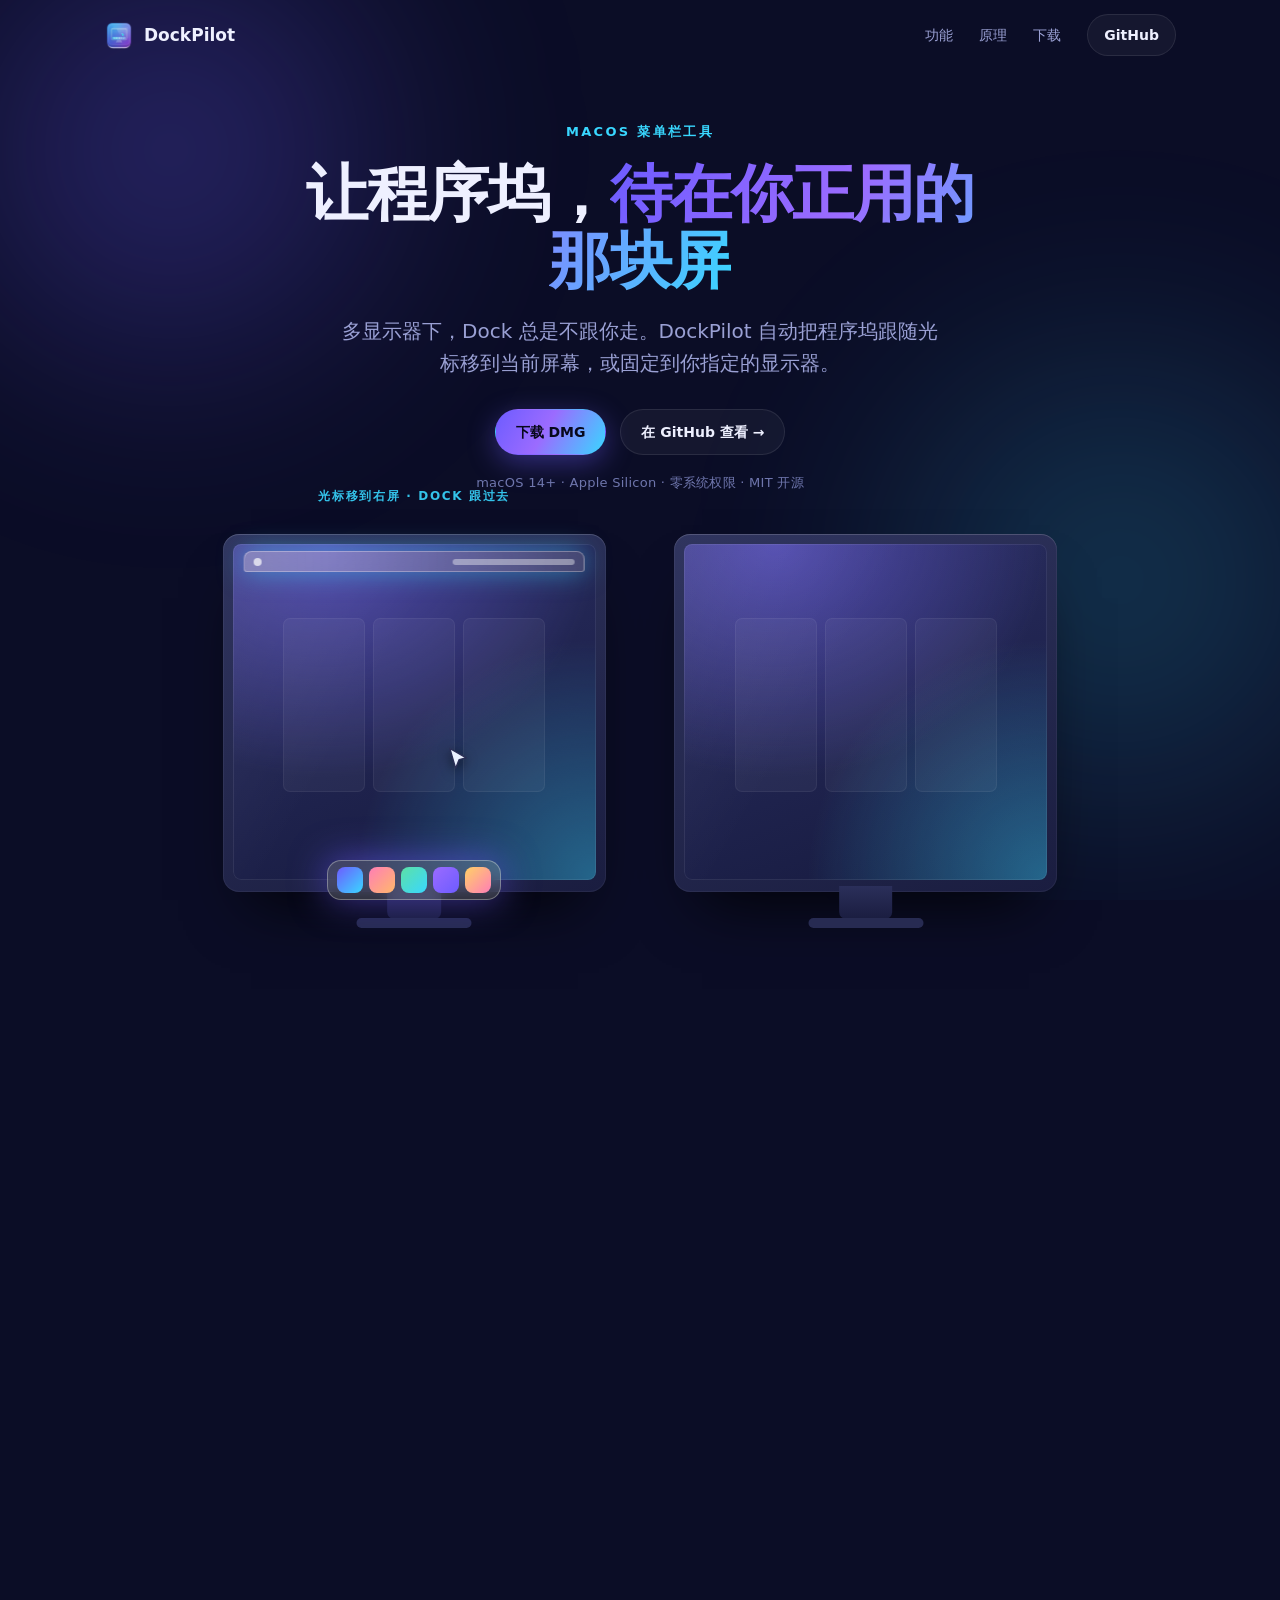
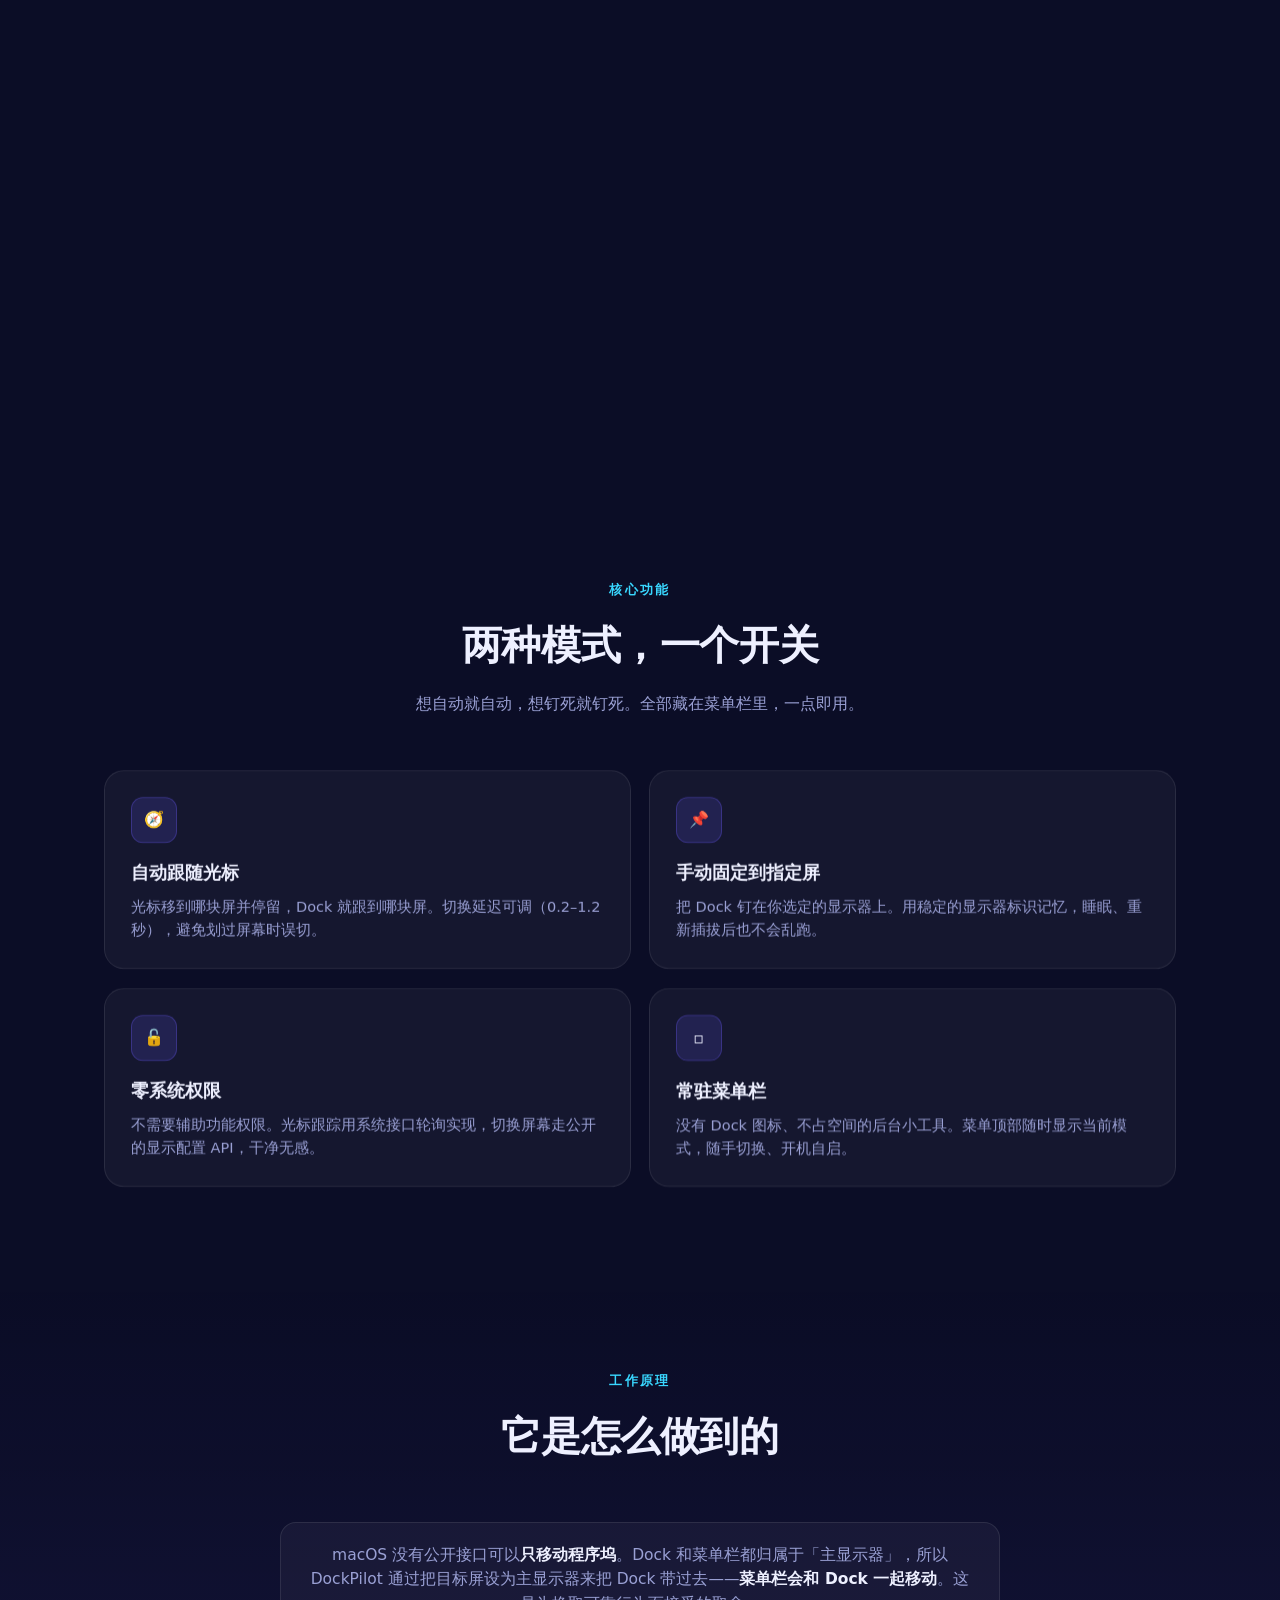
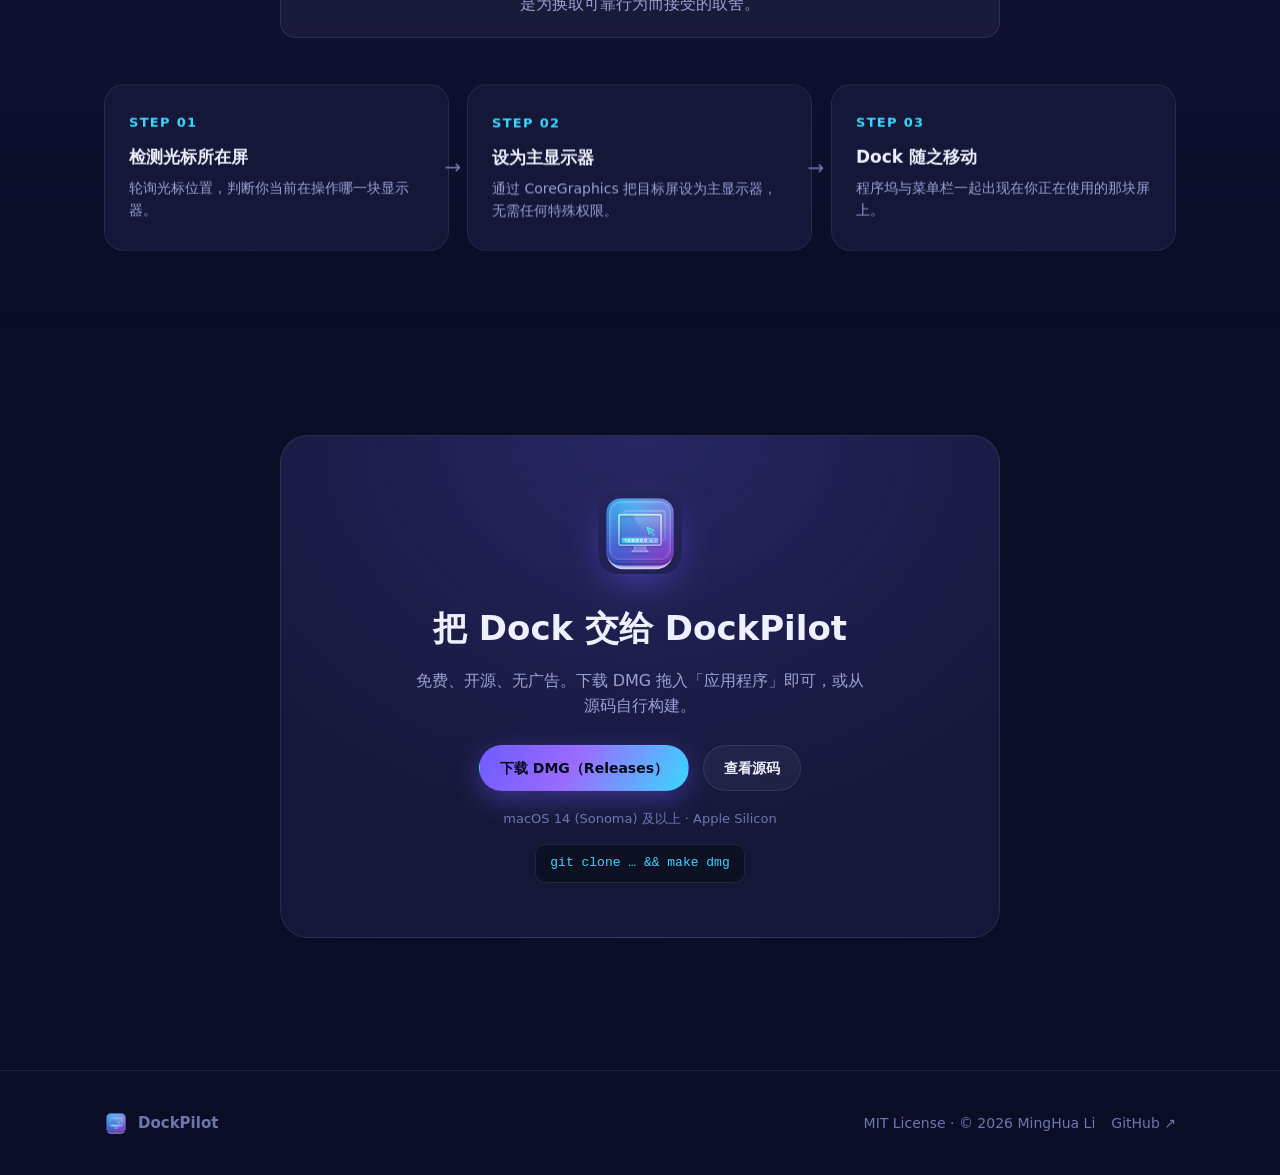
==== docs/index.html @ f9748846 "Add product landing page (docs/) with SEO - docs/index.html: single-file landing page, blue-purple t" ====
<!doctype html>
<html lang="zh-CN">
<head>
<meta charset="utf-8" />
<meta name="viewport" content="width=device-width, initial-scale=1" />
<title>DockPilot — 让程序坞待在你正用的那块屏 | macOS 多显示器 Dock 工具</title>
<meta name="description" content="DockPilot 是一个极简的 macOS 菜单栏工具：自动把程序坞（Dock）跟随光标移到当前屏幕，或固定到你指定的显示器。解决多显示器下 Dock 不跟随的问题。零系统权限，常驻菜单栏，Apple Silicon 可用，MIT 开源免费。" />
<meta name="keywords" content="DockPilot,macOS Dock,程序坞,多显示器,Dock 跟随,move dock to display,menu bar app,macOS 工具,multi monitor dock,Apple Silicon,开源" />
<meta name="author" content="MingHua Li" />
<meta name="robots" content="index,follow" />
<meta name="theme-color" content="#0b0d26" />
<meta name="color-scheme" content="dark" />
<link rel="canonical" href="https://liminghuagit.github.io/DockPilot/" />
<link rel="icon" type="image/png" href="assets/icon.png" />
<link rel="apple-touch-icon" href="assets/icon.png" />

<!-- Open Graph -->
<meta property="og:type" content="website" />
<meta property="og:site_name" content="DockPilot" />
<meta property="og:locale" content="zh_CN" />
<meta property="og:url" content="https://liminghuagit.github.io/DockPilot/" />
<meta property="og:title" content="DockPilot — 让程序坞待在你正用的那块屏" />
<meta property="og:description" content="自动跟随光标 / 手动固定到指定屏。解决多显示器下 Dock 不跟随的痛点。零权限、常驻菜单栏、MIT 开源的 macOS 小工具。" />
<meta property="og:image" content="https://liminghuagit.github.io/DockPilot/assets/og.png" />
<meta property="og:image:width" content="1200" />
<meta property="og:image:height" content="630" />
<meta property="og:image:alt" content="DockPilot — macOS 菜单栏工具" />

<!-- Twitter -->
<meta name="twitter:card" content="summary_large_image" />
<meta name="twitter:title" content="DockPilot — 让程序坞待在你正用的那块屏" />
<meta name="twitter:description" content="自动跟随光标 / 手动固定到指定屏。零权限、常驻菜单栏、MIT 开源的 macOS 多显示器 Dock 工具。" />
<meta name="twitter:image" content="https://liminghuagit.github.io/DockPilot/assets/og.png" />

<!-- Structured data -->
<script type="application/ld+json">
{
  "@context": "https://schema.org",
  "@type": "SoftwareApplication",
  "name": "DockPilot",
  "description": "一个极简的 macOS 菜单栏工具：自动把程序坞跟随光标移到当前屏幕，或固定到指定显示器。解决多显示器下 Dock 不跟随的问题。",
  "applicationCategory": "UtilitiesApplication",
  "operatingSystem": "macOS 14.0+",
  "processorRequirements": "Apple Silicon",
  "url": "https://liminghuagit.github.io/DockPilot/",
  "downloadUrl": "https://github.com/LiMingHuaGit/DockPilot/releases",
  "softwareVersion": "1.0.1",
  "license": "https://opensource.org/licenses/MIT",
  "image": "https://liminghuagit.github.io/DockPilot/assets/og.png",
  "author": { "@type": "Person", "name": "MingHua Li" },
  "offers": { "@type": "Offer", "price": "0", "priceCurrency": "USD" }
}
</script>
<style>
  :root{
    --bg:#0b0d26; --bg2:#0e1136; --panel:#141737;
    --ink:#eef0ff; --muted:#9aa0d4; --muted2:#6f76ad;
    --indigo:#6d5cff; --violet:#9b6bff; --cyan:#39d7ff;
    --line:rgba(255,255,255,.09);
    --glass:rgba(255,255,255,.045);
    --radius:20px;
    --maxw:1120px;
    --grad:linear-gradient(120deg,var(--indigo),var(--violet) 45%,var(--cyan));
  }
  *{box-sizing:border-box}
  html{-webkit-text-size-adjust:100%}
  body{
    margin:0; background:var(--bg); color:var(--ink);
    font-family:-apple-system,"SF Pro Display","SF Pro Text","Segoe UI",system-ui,"PingFang SC","Microsoft YaHei",sans-serif;
    line-height:1.6; -webkit-font-smoothing:antialiased; overflow-x:hidden;
  }
  a{color:inherit;text-decoration:none}
  .wrap{max-width:var(--maxw);margin:0 auto;padding:0 24px}
  .eyebrow{font-size:13px;letter-spacing:.18em;text-transform:uppercase;color:var(--cyan);font-weight:600}
  .grad-text{background:var(--grad);-webkit-background-clip:text;background-clip:text;color:transparent}

  /* ambient background glow */
  .aura{position:fixed;inset:0;z-index:0;pointer-events:none;overflow:hidden}
  .aura::before,.aura::after{content:"";position:absolute;border-radius:50%;filter:blur(90px);opacity:.5}
  .aura::before{width:620px;height:620px;left:-140px;top:-160px;background:radial-gradient(circle,rgba(109,92,255,.7),transparent 70%)}
  .aura::after{width:680px;height:680px;right:-180px;top:240px;background:radial-gradient(circle,rgba(57,215,255,.45),transparent 70%)}

  /* nav */
  nav{position:fixed;top:0;left:0;right:0;z-index:50;transition:background .3s,border-color .3s,backdrop-filter .3s;border-bottom:1px solid transparent}
  nav.scrolled{background:rgba(11,13,38,.72);backdrop-filter:blur(14px) saturate(140%);border-bottom:1px solid var(--line)}
  .nav-in{max-width:var(--maxw);margin:0 auto;padding:14px 24px;display:flex;align-items:center;gap:20px}
  .brand{display:flex;align-items:center;gap:10px;font-weight:700;font-size:17px}
  .brand img{width:30px;height:30px;border-radius:8px}
  .nav-links{margin-left:auto;display:flex;align-items:center;gap:26px;font-size:14px;color:var(--muted)}
  .nav-links a:hover{color:var(--ink)}
  .btn{display:inline-flex;align-items:center;gap:8px;border-radius:999px;padding:11px 20px;font-weight:600;font-size:14px;border:1px solid transparent;cursor:pointer;transition:transform .15s,box-shadow .2s,background .2s,border-color .2s;white-space:nowrap}
  .btn:active{transform:translateY(1px)}
  .btn-primary{background:var(--grad);color:#07081c;box-shadow:0 8px 28px rgba(109,92,255,.4)}
  .btn-primary:hover{box-shadow:0 12px 40px rgba(57,215,255,.5)}
  .btn-ghost{border-color:var(--line);color:var(--ink);background:var(--glass)}
  .btn-ghost:hover{border-color:rgba(255,255,255,.28)}
  .nav-links .btn{padding:9px 16px}

  /* hero */
  header{position:relative;z-index:1}
  .hero-pin{min-height:100vh;display:flex;flex-direction:column;justify-content:center;padding:122px 0 48px}
  .hero-copy{text-align:center;max-width:760px;margin:0 auto;padding:0 24px;position:relative;z-index:3}
  h1{font-size:clamp(34px,6vw,62px);line-height:1.08;letter-spacing:-.02em;margin:18px 0 0;font-weight:800}
  .hero-sub{font-size:clamp(16px,2.1vw,20px);color:var(--muted);margin:20px auto 0;max-width:600px}
  .hero-cta{display:flex;gap:14px;justify-content:center;flex-wrap:wrap;margin-top:30px}
  .hero-meta{margin-top:18px;font-size:13px;color:var(--muted2);letter-spacing:.02em}

  /* stage with two monitors */
  .stage-wrap{position:relative;z-index:2;margin:40px auto 0;max-width:900px;width:100%;padding:0 24px;flex:none}
  .stage{position:relative;width:100%;aspect-ratio:16/8}
  /* a monitor = bezel + screen + stand */
  .mon{position:absolute;top:0;width:45%;height:84%;border-radius:16px;padding:10px 10px 12px;
    background:linear-gradient(160deg,#30355f,#1a1d40);
    box-shadow:0 36px 60px -28px rgba(0,0,0,.85),inset 0 1px 0 rgba(255,255,255,.12),inset 0 0 0 1px rgba(255,255,255,.05)}
  .mon.left{left:1%}
  .mon.right{left:54%}
  .mon .screen{position:relative;width:100%;height:100%;border-radius:8px;overflow:hidden;
    background:
      radial-gradient(130% 120% at 25% 0%,rgba(123,108,255,.5),transparent 58%),
      radial-gradient(120% 130% at 100% 100%,rgba(57,215,255,.4),transparent 55%),
      linear-gradient(160deg,#2b2f63,#161a3e);
    box-shadow:inset 0 0 0 1px rgba(255,255,255,.08)}
  .mon .screen::after{content:"";position:absolute;inset:0;background:linear-gradient(120deg,rgba(255,255,255,.1),transparent 40%);opacity:.6}
  .mon .wins{position:absolute;inset:22% 14% 26% 14%;display:flex;gap:8px;opacity:.55;z-index:1}
  .mon .wins i{flex:1;border-radius:7px;background:rgba(255,255,255,.08);border:1px solid rgba(255,255,255,.1)}
  .mon .neck{position:absolute;left:50%;transform:translateX(-50%);bottom:-7.5%;width:14%;height:9%;
    background:linear-gradient(#2b2f5a,#1a1d40);border-radius:0 0 7px 7px}
  .mon .foot{position:absolute;left:50%;transform:translateX(-50%);bottom:-10%;width:30%;height:2.6%;border-radius:6px;
    background:#272b52;box-shadow:0 10px 20px -8px rgba(0,0,0,.7)}

  /* moving overlays (belong to the ACTIVE monitor) */
  .menubar,.dock,.cursor{position:absolute;z-index:7;will-change:left,transform;pointer-events:none}
  .menubar{top:4%;left:23.5%;transform:translateX(-50%);width:40%;height:5%;border-radius:8px 8px 3px 3px;
    background:linear-gradient(90deg,rgba(255,255,255,.3),rgba(255,255,255,.14));backdrop-filter:blur(3px);
    border:1px solid rgba(255,255,255,.3);display:flex;align-items:center;gap:6px;padding:0 9px;
    box-shadow:0 0 26px rgba(57,215,255,.5)}
  .menubar b{width:8px;height:8px;border-radius:50%;background:rgba(255,255,255,.7);flex:none}
  .menubar span{margin-left:auto;height:6px;width:38%;border-radius:3px;background:rgba(255,255,255,.4)}
  .dock{bottom:14%;left:23.5%;transform:translateX(-50%);display:flex;gap:6px;padding:6px 9px;border-radius:14px;
    background:rgba(255,255,255,.17);border:1px solid rgba(255,255,255,.32);backdrop-filter:blur(7px);
    box-shadow:0 0 36px rgba(109,92,255,.6),0 12px 26px -8px rgba(0,0,0,.65)}
  .dock i{width:clamp(16px,2.8vw,26px);aspect-ratio:1;border-radius:8px;flex:none}
  .dock i:nth-child(1){background:linear-gradient(135deg,#6d5cff,#39d7ff)}
  .dock i:nth-child(2){background:linear-gradient(135deg,#ff7eb6,#ffb86b)}
  .dock i:nth-child(3){background:linear-gradient(135deg,#5ce1a6,#39d7ff)}
  .dock i:nth-child(4){background:linear-gradient(135deg,#9b6bff,#6d5cff)}
  .dock i:nth-child(5){background:linear-gradient(135deg,#ffd166,#ff7eb6)}
  .cursor{bottom:44%;left:27%;width:28px;height:28px;filter:drop-shadow(0 3px 6px rgba(0,0,0,.55))}
  .hint{position:absolute;z-index:7;left:23.5%;top:-11%;transform:translateX(-50%);font-size:12px;color:var(--cyan);
    letter-spacing:.14em;text-transform:uppercase;font-weight:600;white-space:nowrap;opacity:.9}

  /* sections */
  section{position:relative;z-index:1}
  .sec{padding:92px 0}
  .sec-head{text-align:center;max-width:680px;margin:0 auto 54px}
  .sec-head h2{font-size:clamp(26px,3.6vw,40px);margin:12px 0 0;letter-spacing:-.01em;font-weight:800}
  .sec-head p{color:var(--muted);margin:14px 0 0;font-size:16px}

  .features{display:grid;grid-template-columns:repeat(2,1fr);gap:18px}
  .card{background:var(--glass);border:1px solid var(--line);border-radius:var(--radius);padding:26px;
    transition:border-color .25s,transform .25s,background .25s;will-change:transform,opacity}
  .card:hover{border-color:rgba(255,255,255,.22);transform:translateY(-3px);background:rgba(255,255,255,.06)}
  .card .ic{width:46px;height:46px;border-radius:12px;display:grid;place-items:center;margin-bottom:16px;
    background:rgba(109,92,255,.16);border:1px solid rgba(109,92,255,.3)}
  .card h3{margin:0 0 8px;font-size:18px}
  .card p{margin:0;color:var(--muted);font-size:14.5px}

  /* how it works */
  .how{background:linear-gradient(180deg,transparent,rgba(109,92,255,.05),transparent)}
  .note{max-width:720px;margin:0 auto 46px;text-align:center;color:var(--muted);font-size:15.5px;
    background:var(--glass);border:1px solid var(--line);border-radius:16px;padding:20px 24px}
  .note b{color:var(--ink)}
  .steps{display:grid;grid-template-columns:repeat(3,1fr);gap:18px;counter-reset:s}
  .step{position:relative;background:var(--panel);border:1px solid var(--line);border-radius:var(--radius);padding:28px 24px;will-change:transform,opacity}
  .step .n{font-size:13px;font-weight:700;color:var(--cyan);letter-spacing:.1em}
  .step h3{margin:10px 0 6px;font-size:17px}
  .step p{margin:0;color:var(--muted);font-size:14px}
  .step .arrow{position:absolute;right:-13px;top:50%;transform:translateY(-50%);color:var(--muted2);font-size:20px;z-index:2}
  .step:last-child .arrow{display:none}

  /* download */
  .dl{text-align:center}
  .dl-card{max-width:720px;margin:0 auto;background:
      radial-gradient(120% 140% at 50% 0%,rgba(109,92,255,.22),transparent 60%),var(--panel);
    border:1px solid var(--line);border-radius:28px;padding:54px 32px;position:relative;overflow:hidden}
  .dl-card img{width:84px;height:84px;border-radius:20px;box-shadow:0 14px 40px -10px rgba(109,92,255,.6)}
  .dl-card h2{font-size:clamp(24px,3.4vw,34px);margin:20px 0 0;font-weight:800}
  .dl-card p{color:var(--muted);margin:12px auto 0;max-width:460px}
  .dl-cta{display:flex;gap:14px;justify-content:center;flex-wrap:wrap;margin-top:26px}
  .dl-sub{margin-top:18px;font-size:13px;color:var(--muted2)}
  .code{display:inline-block;margin-top:14px;font-family:ui-monospace,"SF Mono",Menlo,monospace;font-size:13px;
    background:rgba(0,0,0,.35);border:1px solid var(--line);border-radius:10px;padding:8px 14px;color:var(--cyan)}

  footer{border-top:1px solid var(--line);padding:40px 0;position:relative;z-index:1;margin-top:40px}
  .foot-in{display:flex;align-items:center;gap:16px;flex-wrap:wrap;color:var(--muted2);font-size:14px}
  .foot-in .brand{font-size:15px}
  .foot-in .sp{margin-left:auto}
  .foot-in a:hover{color:var(--ink)}

  @media(max-width:760px){
    .features,.steps{grid-template-columns:1fr}
    .step .arrow{display:none}
    .nav-links a:not(.btn){display:none}
    .stage{padding-top:64%}
    .sec{padding:68px 0}
  }
  @media(prefers-reduced-motion:reduce){*{scroll-behavior:auto}}
</style>
</head>
<body>
<div class="aura"></div>

<nav id="nav">
  <div class="nav-in">
    <a class="brand" href="#top"><img src="assets/icon.png" alt="DockPilot" />DockPilot</a>
    <div class="nav-links">
      <a href="#features">功能</a>
      <a href="#how">原理</a>
      <a href="#download">下载</a>
      <a class="btn btn-ghost" href="https://github.com/LiMingHuaGit/DockPilot" target="_blank" rel="noopener">GitHub</a>
    </div>
  </div>
</nav>

<header id="top">
  <div class="hero-pin" id="heroPin">
    <div class="hero-copy">
      <div class="eyebrow">macOS 菜单栏工具</div>
      <h1>让程序坞，<span class="grad-text">待在你正用的那块屏</span></h1>
      <p class="hero-sub">多显示器下，Dock 总是不跟你走。DockPilot 自动把程序坞跟随光标移到当前屏幕，或固定到你指定的显示器。</p>
      <div class="hero-cta">
        <a class="btn btn-primary" href="#download">下载 DMG</a>
        <a class="btn btn-ghost" href="https://github.com/LiMingHuaGit/DockPilot" target="_blank" rel="noopener">在 GitHub 查看 →</a>
      </div>
      <div class="hero-meta">macOS 14+ · Apple Silicon · 零系统权限 · MIT 开源</div>
    </div>

    <div class="stage-wrap">
      <div class="stage" id="stage">
        <div class="mon left"><div class="screen"><div class="wins"><i></i><i></i><i></i></div></div><div class="neck"></div><div class="foot"></div></div>
        <div class="mon right"><div class="screen"><div class="wins"><i></i><i></i><i></i></div></div><div class="neck"></div><div class="foot"></div></div>

        <div class="hint" id="hint">光标在左屏</div>
        <div class="menubar" id="menubar"><b></b><span></span></div>
        <div class="dock" id="dock"><i></i><i></i><i></i><i></i><i></i></div>
        <svg class="cursor" id="cursor" viewBox="0 0 24 24" fill="none">
          <path d="M5 3l14 8-6 1.5L10 20 5 3z" fill="#eaf1ff" stroke="#2a2e55" stroke-width="1.2" stroke-linejoin="round"/>
        </svg>
      </div>
    </div>
  </div>
</header>

<section id="features" class="sec">
  <div class="wrap">
    <div class="sec-head">
      <div class="eyebrow">核心功能</div>
      <h2>两种模式，一个开关</h2>
      <p>想自动就自动，想钉死就钉死。全部藏在菜单栏里，一点即用。</p>
    </div>
    <div class="features">
      <div class="card" data-rise>
        <div class="ic">🧭</div>
        <h3>自动跟随光标</h3>
        <p>光标移到哪块屏并停留，Dock 就跟到哪块屏。切换延迟可调（0.2–1.2 秒），避免划过屏幕时误切。</p>
      </div>
      <div class="card" data-rise>
        <div class="ic">📌</div>
        <h3>手动固定到指定屏</h3>
        <p>把 Dock 钉在你选定的显示器上。用稳定的显示器标识记忆，睡眠、重新插拔后也不会乱跑。</p>
      </div>
      <div class="card" data-rise>
        <div class="ic">🔓</div>
        <h3>零系统权限</h3>
        <p>不需要辅助功能权限。光标跟踪用系统接口轮询实现，切换屏幕走公开的显示配置 API，干净无感。</p>
      </div>
      <div class="card" data-rise>
        <div class="ic">▫️</div>
        <h3>常驻菜单栏</h3>
        <p>没有 Dock 图标、不占空间的后台小工具。菜单顶部随时显示当前模式，随手切换、开机自启。</p>
      </div>
    </div>
  </div>
</section>

<section id="how" class="sec how">
  <div class="wrap">
    <div class="sec-head">
      <div class="eyebrow">工作原理</div>
      <h2>它是怎么做到的</h2>
    </div>
    <div class="note">
      macOS 没有公开接口可以<b>只移动程序坞</b>。Dock 和菜单栏都归属于「主显示器」，所以 DockPilot 通过把目标屏设为主显示器来把 Dock 带过去——<b>菜单栏会和 Dock 一起移动</b>。这是为换取可靠行为而接受的取舍。
    </div>
    <div class="steps">
      <div class="step" data-rise><div class="n">STEP 01</div><h3>检测光标所在屏</h3><p>轮询光标位置，判断你当前在操作哪一块显示器。</p><div class="arrow">→</div></div>
      <div class="step" data-rise><div class="n">STEP 02</div><h3>设为主显示器</h3><p>通过 CoreGraphics 把目标屏设为主显示器，无需任何特殊权限。</p><div class="arrow">→</div></div>
      <div class="step" data-rise><div class="n">STEP 03</div><h3>Dock 随之移动</h3><p>程序坞与菜单栏一起出现在你正在使用的那块屏上。</p></div>
    </div>
  </div>
</section>

<section id="download" class="sec dl">
  <div class="wrap">
    <div class="dl-card" data-rise>
      <img src="assets/icon.png" alt="DockPilot" />
      <h2>把 Dock 交给 DockPilot</h2>
      <p>免费、开源、无广告。下载 DMG 拖入「应用程序」即可，或从源码自行构建。</p>
      <div class="dl-cta">
        <a class="btn btn-primary" href="https://github.com/LiMingHuaGit/DockPilot/releases" target="_blank" rel="noopener">下载 DMG（Releases）</a>
        <a class="btn btn-ghost" href="https://github.com/LiMingHuaGit/DockPilot" target="_blank" rel="noopener">查看源码</a>
      </div>
      <div class="dl-sub">macOS 14 (Sonoma) 及以上 · Apple Silicon</div>
      <span class="code">git clone … &amp;&amp; make dmg</span>
    </div>
  </div>
</section>

<footer>
  <div class="wrap foot-in">
    <a class="brand" href="#top"><img src="assets/icon.png" alt="" style="width:24px;height:24px;border-radius:7px" />DockPilot</a>
    <span class="sp"></span>
    <span>MIT License · © 2026 MingHua Li</span>
    <a href="https://github.com/LiMingHuaGit/DockPilot" target="_blank" rel="noopener">GitHub ↗</a>
  </div>
</footer>

<script src="vendor/gsap.min.js"></script>
<script src="vendor/ScrollTrigger.min.js"></script>
<script src="vendor/lenis.min.js"></script>
<script>
(function(){
  var nav=document.getElementById('nav');
  var onScroll=function(){ nav.classList.toggle('scrolled', window.scrollY>12); };
  onScroll(); window.addEventListener('scroll',onScroll,{passive:true});

  if(!window.gsap){return;}
  gsap.registerPlugin(ScrollTrigger);

  var reduce = window.matchMedia('(prefers-reduced-motion: reduce)').matches;

  // Lenis smooth scroll wired to ScrollTrigger
  if(window.Lenis && !reduce){
    var lenis=new Lenis({duration:1.05,smoothWheel:true});
    lenis.on('scroll',ScrollTrigger.update);
    gsap.ticker.add(function(t){ lenis.raf(t*1000); });
    gsap.ticker.lagSmoothing(0);
  }

  var mm=gsap.matchMedia();

  // ---- Scroll-driven hero: the active Dock + menubar + cursor follow to the other screen ----
  mm.add("(prefers-reduced-motion: no-preference)", function(){
    var tl=gsap.timeline({
      scrollTrigger:{ trigger:"#heroPin", start:"top top", end:"+=120%", scrub:0.6, pin:true, anticipatePin:1 }
    });
    // left monitor center ~23.5%, right monitor center ~76.5%
    tl.to(["#dock","#menubar","#hint"], {left:"76.5%", ease:"power1.inOut"}, 0)
      .to("#cursor", {left:"79%", bottom:"46%", ease:"power1.inOut"}, 0)
      .to("#hint", {opacity:0, duration:.18}, 0)
      .add(function(){ var h=document.getElementById('hint'); if(h) h.textContent="光标移到右屏 · Dock 跟过去"; })
      .to("#hint", {opacity:.9, duration:.2}, 0.55);
  });

  // reduced motion: place the active cluster on the right, no pin
  mm.add("(prefers-reduced-motion: reduce)", function(){
    gsap.set(["#dock","#menubar","#hint"], {left:"76.5%"});
    gsap.set("#cursor",{left:"79%"});
    var h=document.getElementById('hint'); if(h){h.textContent="Dock 跟随当前屏";}
  });

  // ---- Block entrance animations (scroll-triggered, once) ----
  gsap.utils.toArray('[data-rise]').forEach(function(el,i){
    gsap.from(el,{
      y:34, opacity:0, duration:.7, ease:"back.out(1.5)",
      scrollTrigger:{ trigger:el, start:"top 86%", once:true },
      delay:(i% (window.innerWidth<760?1:2))*0.06
    });
  });
  gsap.utils.toArray('.sec-head').forEach(function(el){
    gsap.from(el.children,{ y:22, opacity:0, duration:.6, stagger:.08, ease:"power2.out",
      scrollTrigger:{ trigger:el, start:"top 88%", once:true } });
  });
})();
</script>
</body>
</html>
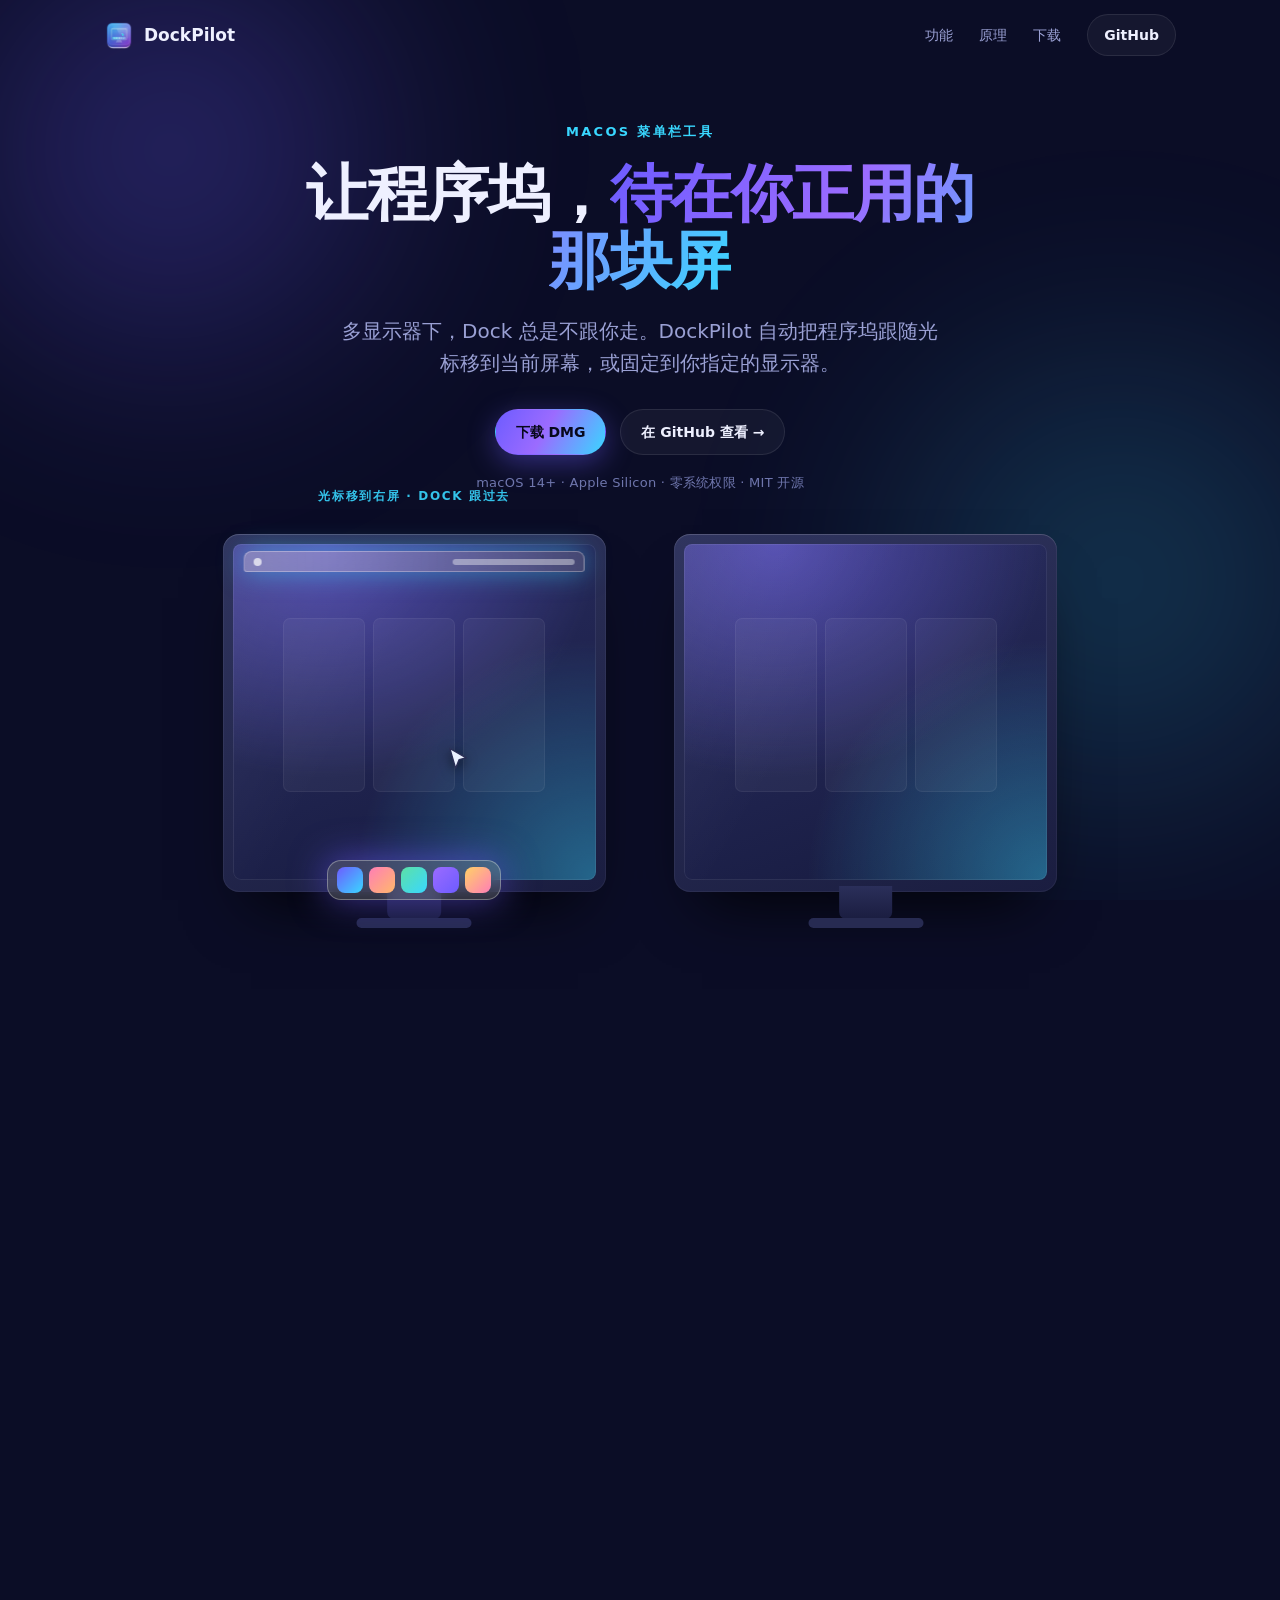
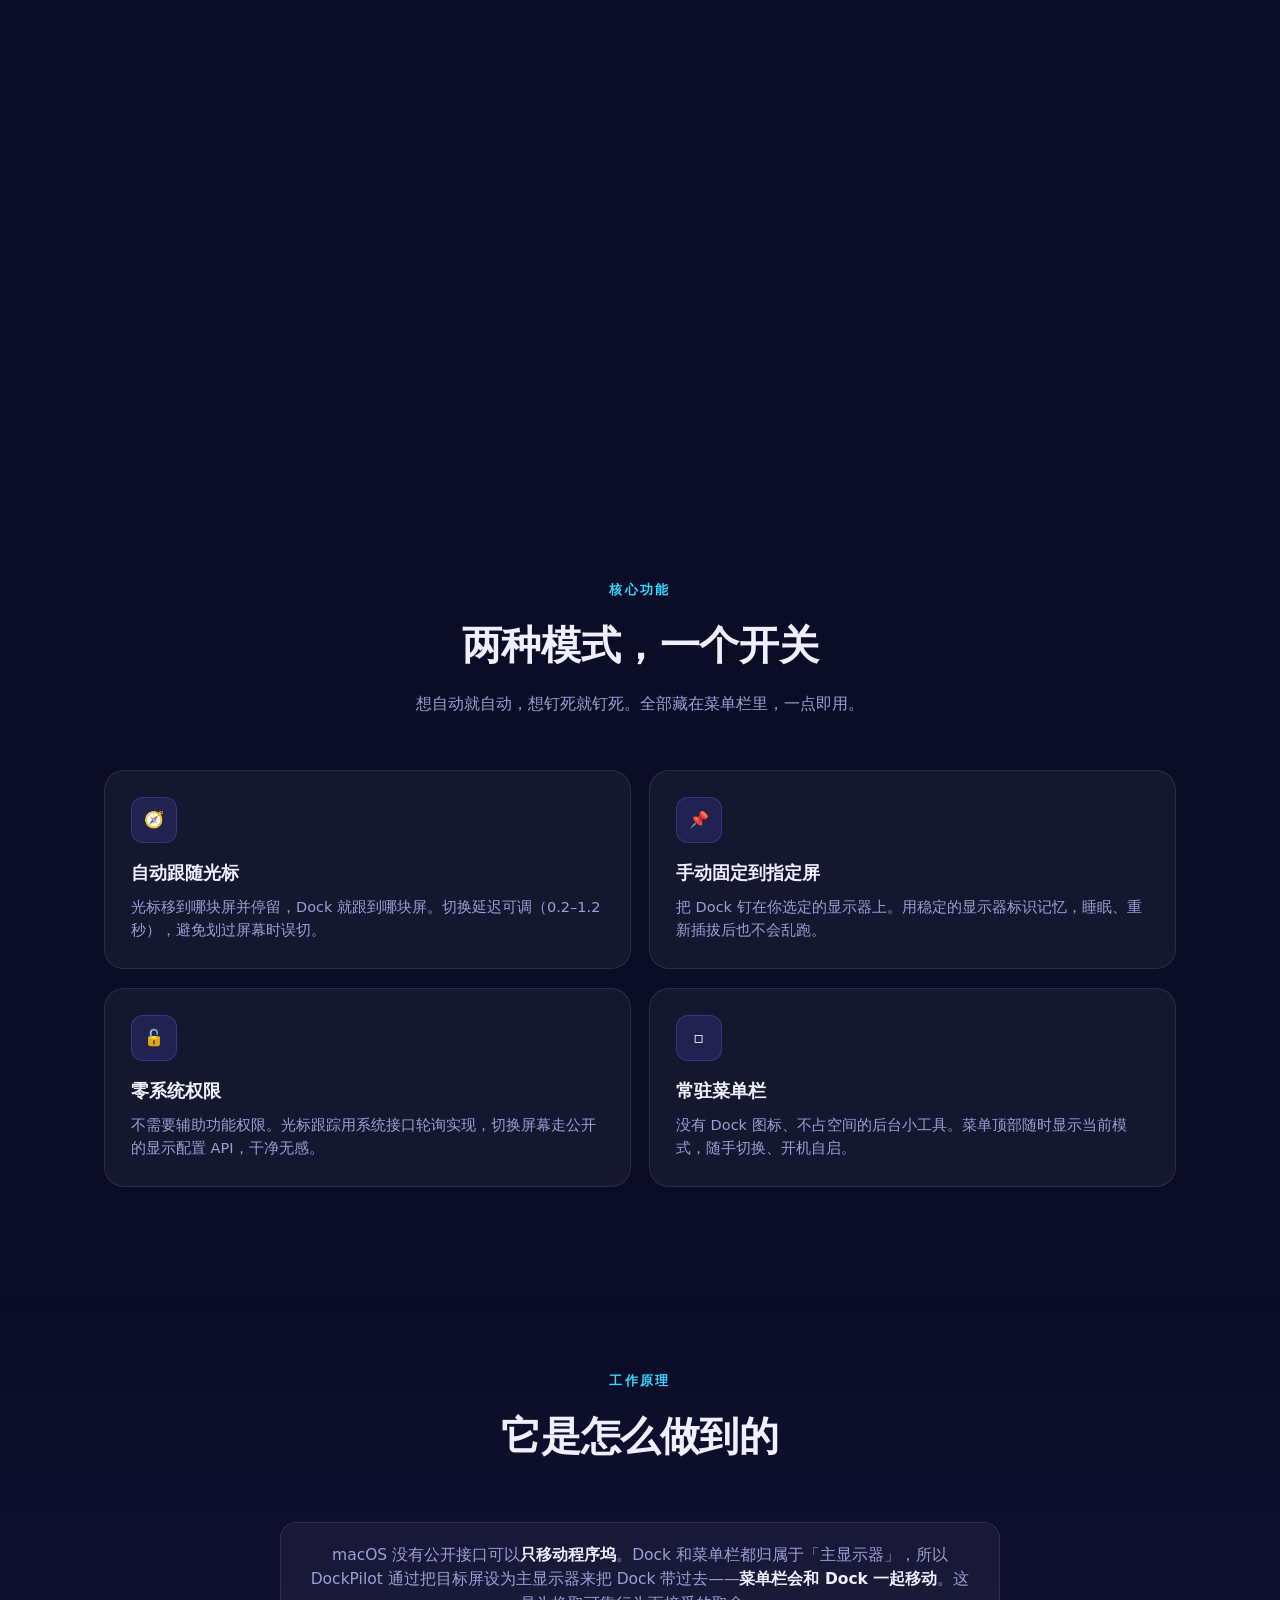
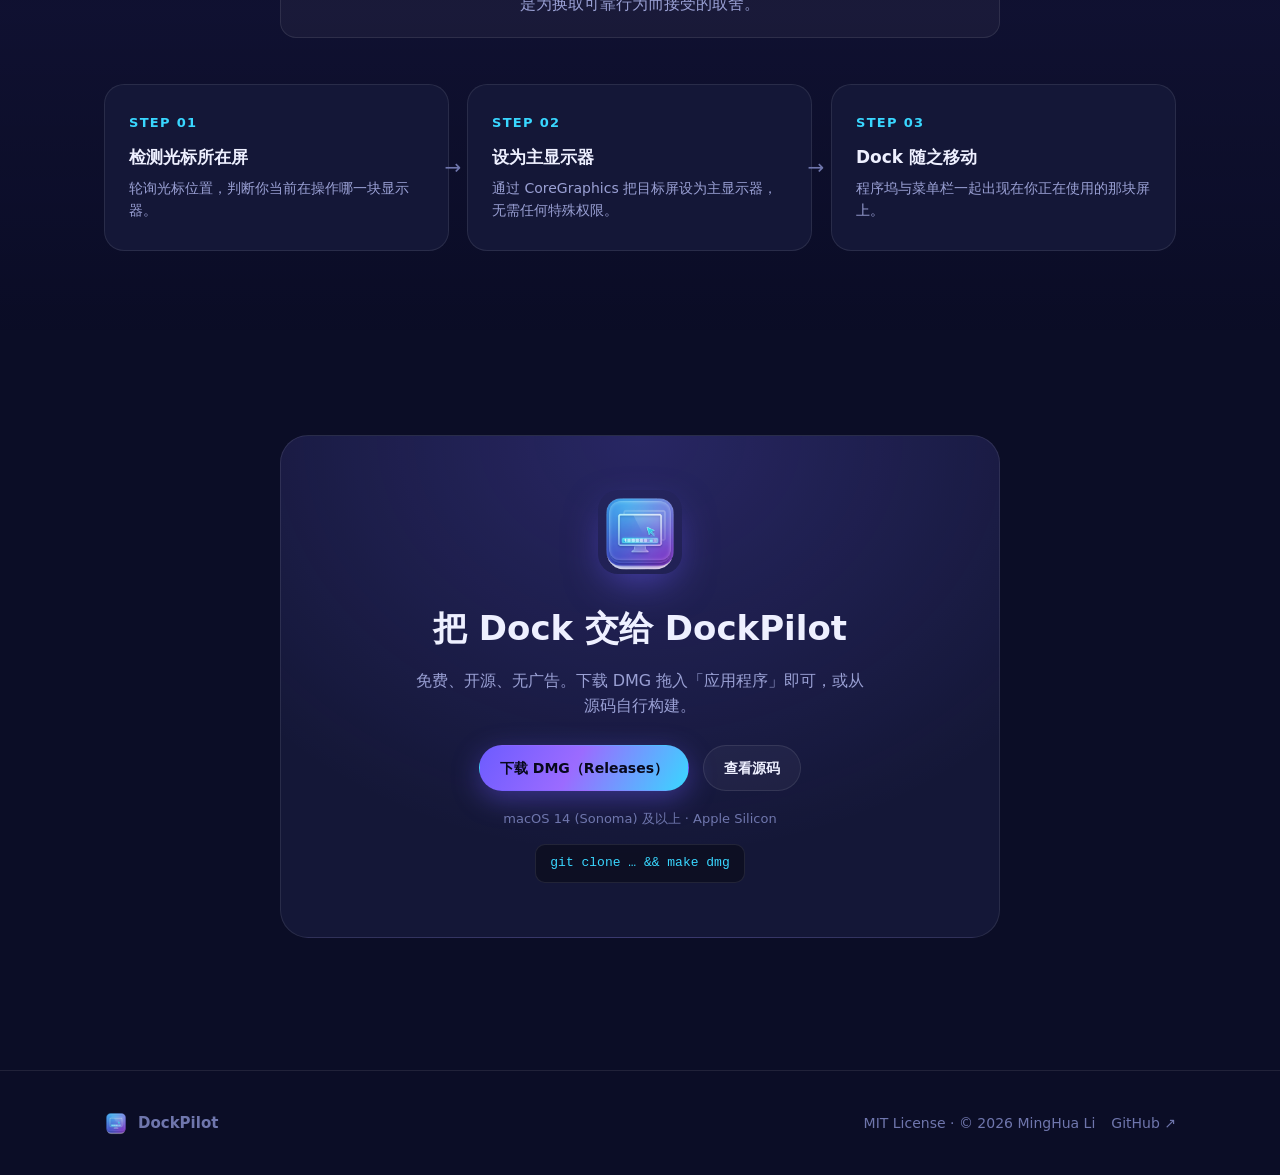
==== commit 882acc17: "Point SEO URLs at the Pages custom domain (blog.liminghua.fyi) Co-Authored-By: Claude Opus 5 <norepl" ====
--- a/docs/index.html
+++ b/docs/index.html
@@ -10,7 +10,7 @@
 <meta name="robots" content="index,follow" />
 <meta name="theme-color" content="#0b0d26" />
 <meta name="color-scheme" content="dark" />
-<link rel="canonical" href="https://liminghuagit.github.io/DockPilot/" />
+<link rel="canonical" href="https://blog.liminghua.fyi/DockPilot/" />
 <link rel="icon" type="image/png" href="assets/icon.png" />
 <link rel="apple-touch-icon" href="assets/icon.png" />
 
@@ -18,10 +18,10 @@
 <meta property="og:type" content="website" />
 <meta property="og:site_name" content="DockPilot" />
 <meta property="og:locale" content="zh_CN" />
-<meta property="og:url" content="https://liminghuagit.github.io/DockPilot/" />
+<meta property="og:url" content="https://blog.liminghua.fyi/DockPilot/" />
 <meta property="og:title" content="DockPilot — 让程序坞待在你正用的那块屏" />
 <meta property="og:description" content="自动跟随光标 / 手动固定到指定屏。解决多显示器下 Dock 不跟随的痛点。零权限、常驻菜单栏、MIT 开源的 macOS 小工具。" />
-<meta property="og:image" content="https://liminghuagit.github.io/DockPilot/assets/og.png" />
+<meta property="og:image" content="https://blog.liminghua.fyi/DockPilot/assets/og.png" />
 <meta property="og:image:width" content="1200" />
 <meta property="og:image:height" content="630" />
 <meta property="og:image:alt" content="DockPilot — macOS 菜单栏工具" />
@@ -30,7 +30,7 @@
 <meta name="twitter:card" content="summary_large_image" />
 <meta name="twitter:title" content="DockPilot — 让程序坞待在你正用的那块屏" />
 <meta name="twitter:description" content="自动跟随光标 / 手动固定到指定屏。零权限、常驻菜单栏、MIT 开源的 macOS 多显示器 Dock 工具。" />
-<meta name="twitter:image" content="https://liminghuagit.github.io/DockPilot/assets/og.png" />
+<meta name="twitter:image" content="https://blog.liminghua.fyi/DockPilot/assets/og.png" />
 
 <!-- Structured data -->
 <script type="application/ld+json">
@@ -42,11 +42,11 @@
   "applicationCategory": "UtilitiesApplication",
   "operatingSystem": "macOS 14.0+",
   "processorRequirements": "Apple Silicon",
-  "url": "https://liminghuagit.github.io/DockPilot/",
+  "url": "https://blog.liminghua.fyi/DockPilot/",
   "downloadUrl": "https://github.com/LiMingHuaGit/DockPilot/releases",
   "softwareVersion": "1.0.1",
   "license": "https://opensource.org/licenses/MIT",
-  "image": "https://liminghuagit.github.io/DockPilot/assets/og.png",
+  "image": "https://blog.liminghua.fyi/DockPilot/assets/og.png",
   "author": { "@type": "Person", "name": "MingHua Li" },
   "offers": { "@type": "Offer", "price": "0", "priceCurrency": "USD" }
 }
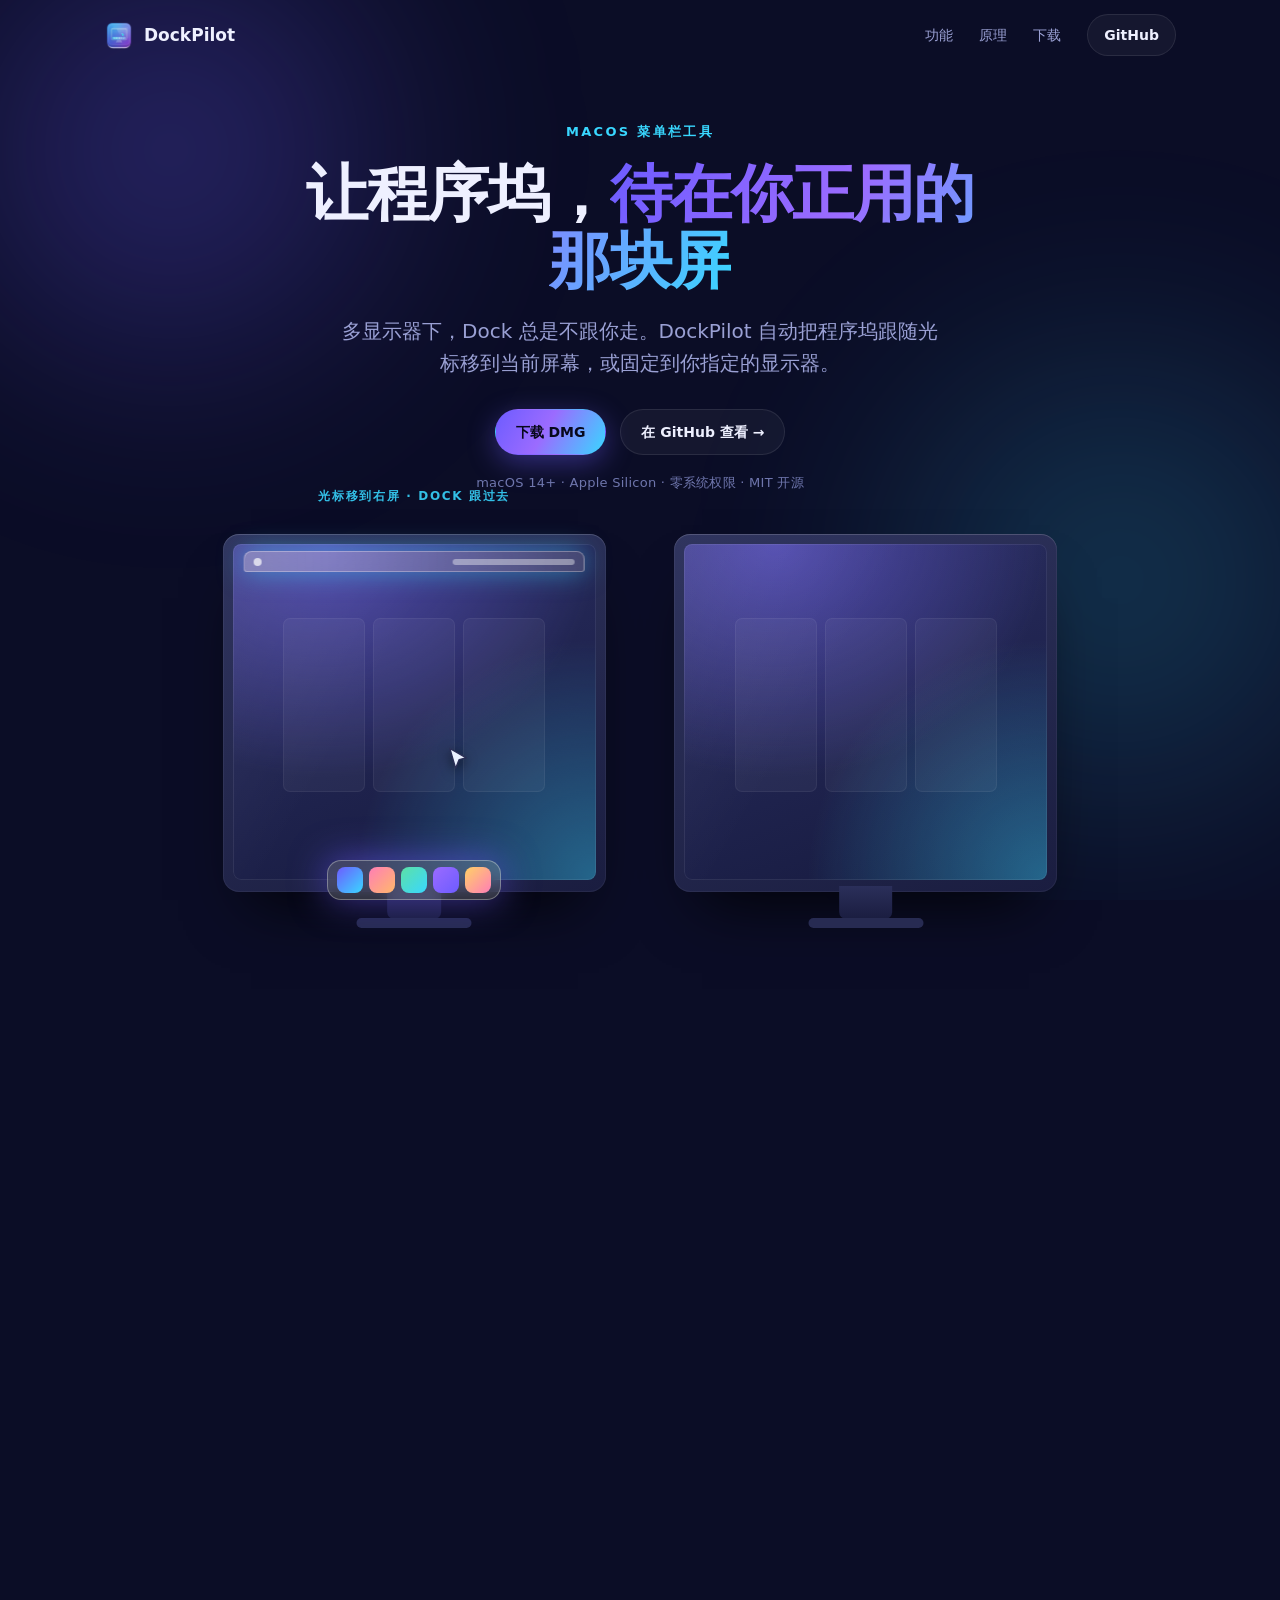
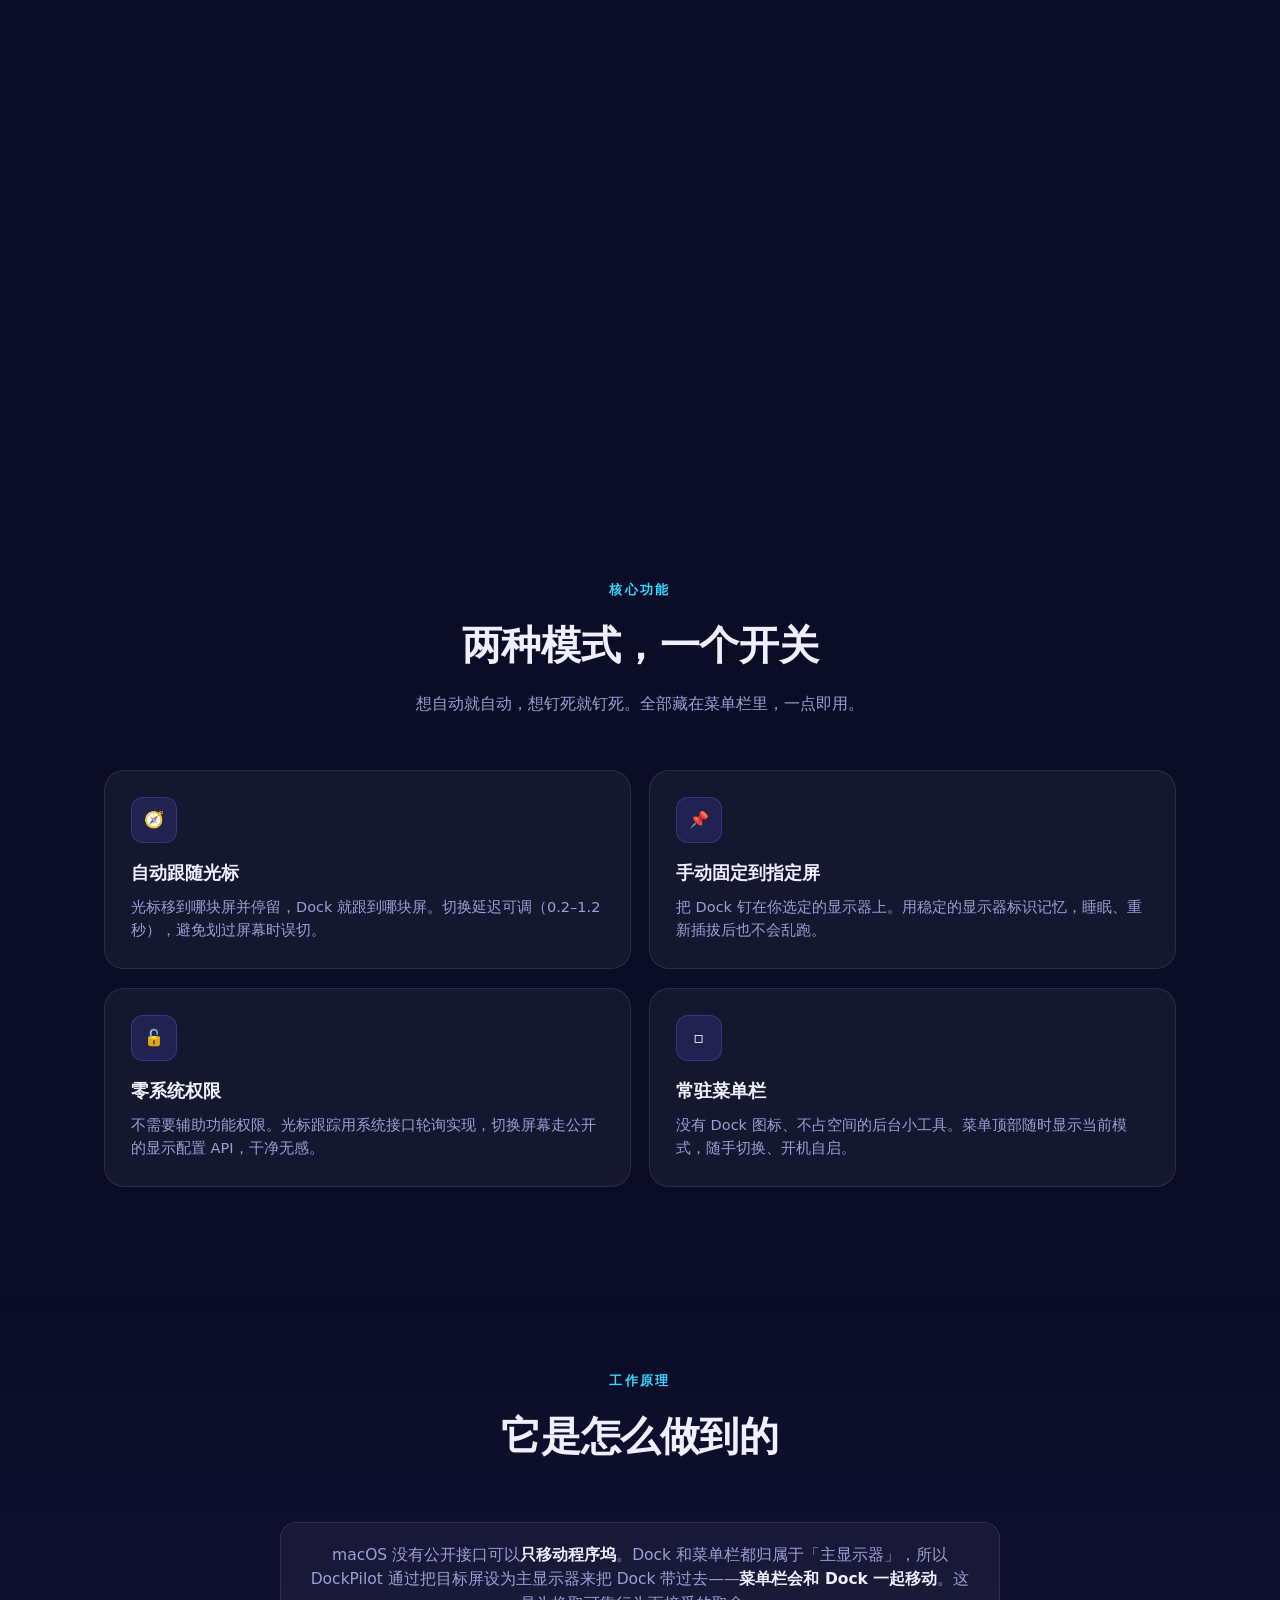
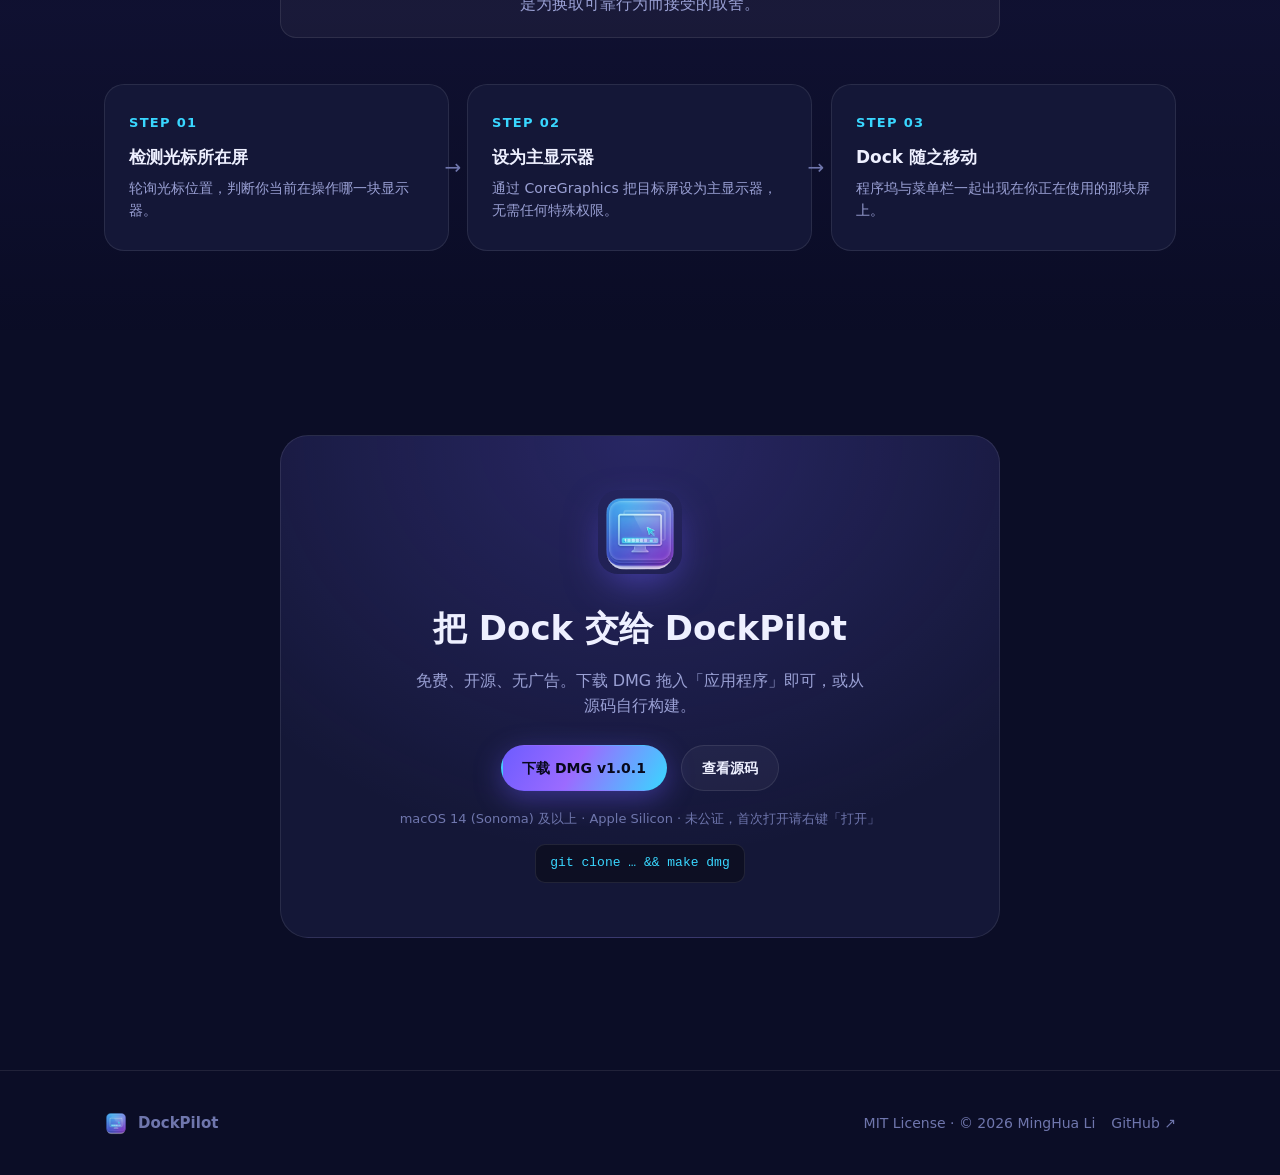
==== commit 344afe2c: "Point landing download button at the v1.0.1 DMG asset Co-Authored-By: Claude Opus 5 <noreply@anthrop" ====
--- a/docs/index.html
+++ b/docs/index.html
@@ -307,10 +307,10 @@
       <h2>把 Dock 交给 DockPilot</h2>
       <p>免费、开源、无广告。下载 DMG 拖入「应用程序」即可，或从源码自行构建。</p>
       <div class="dl-cta">
-        <a class="btn btn-primary" href="https://github.com/LiMingHuaGit/DockPilot/releases" target="_blank" rel="noopener">下载 DMG（Releases）</a>
+        <a class="btn btn-primary" href="https://github.com/LiMingHuaGit/DockPilot/releases/download/v1.0.1/DockPilot-1.0.1.dmg">下载 DMG v1.0.1</a>
         <a class="btn btn-ghost" href="https://github.com/LiMingHuaGit/DockPilot" target="_blank" rel="noopener">查看源码</a>
       </div>
-      <div class="dl-sub">macOS 14 (Sonoma) 及以上 · Apple Silicon</div>
+      <div class="dl-sub">macOS 14 (Sonoma) 及以上 · Apple Silicon · 未公证，首次打开请右键「打开」</div>
       <span class="code">git clone … &amp;&amp; make dmg</span>
     </div>
   </div>
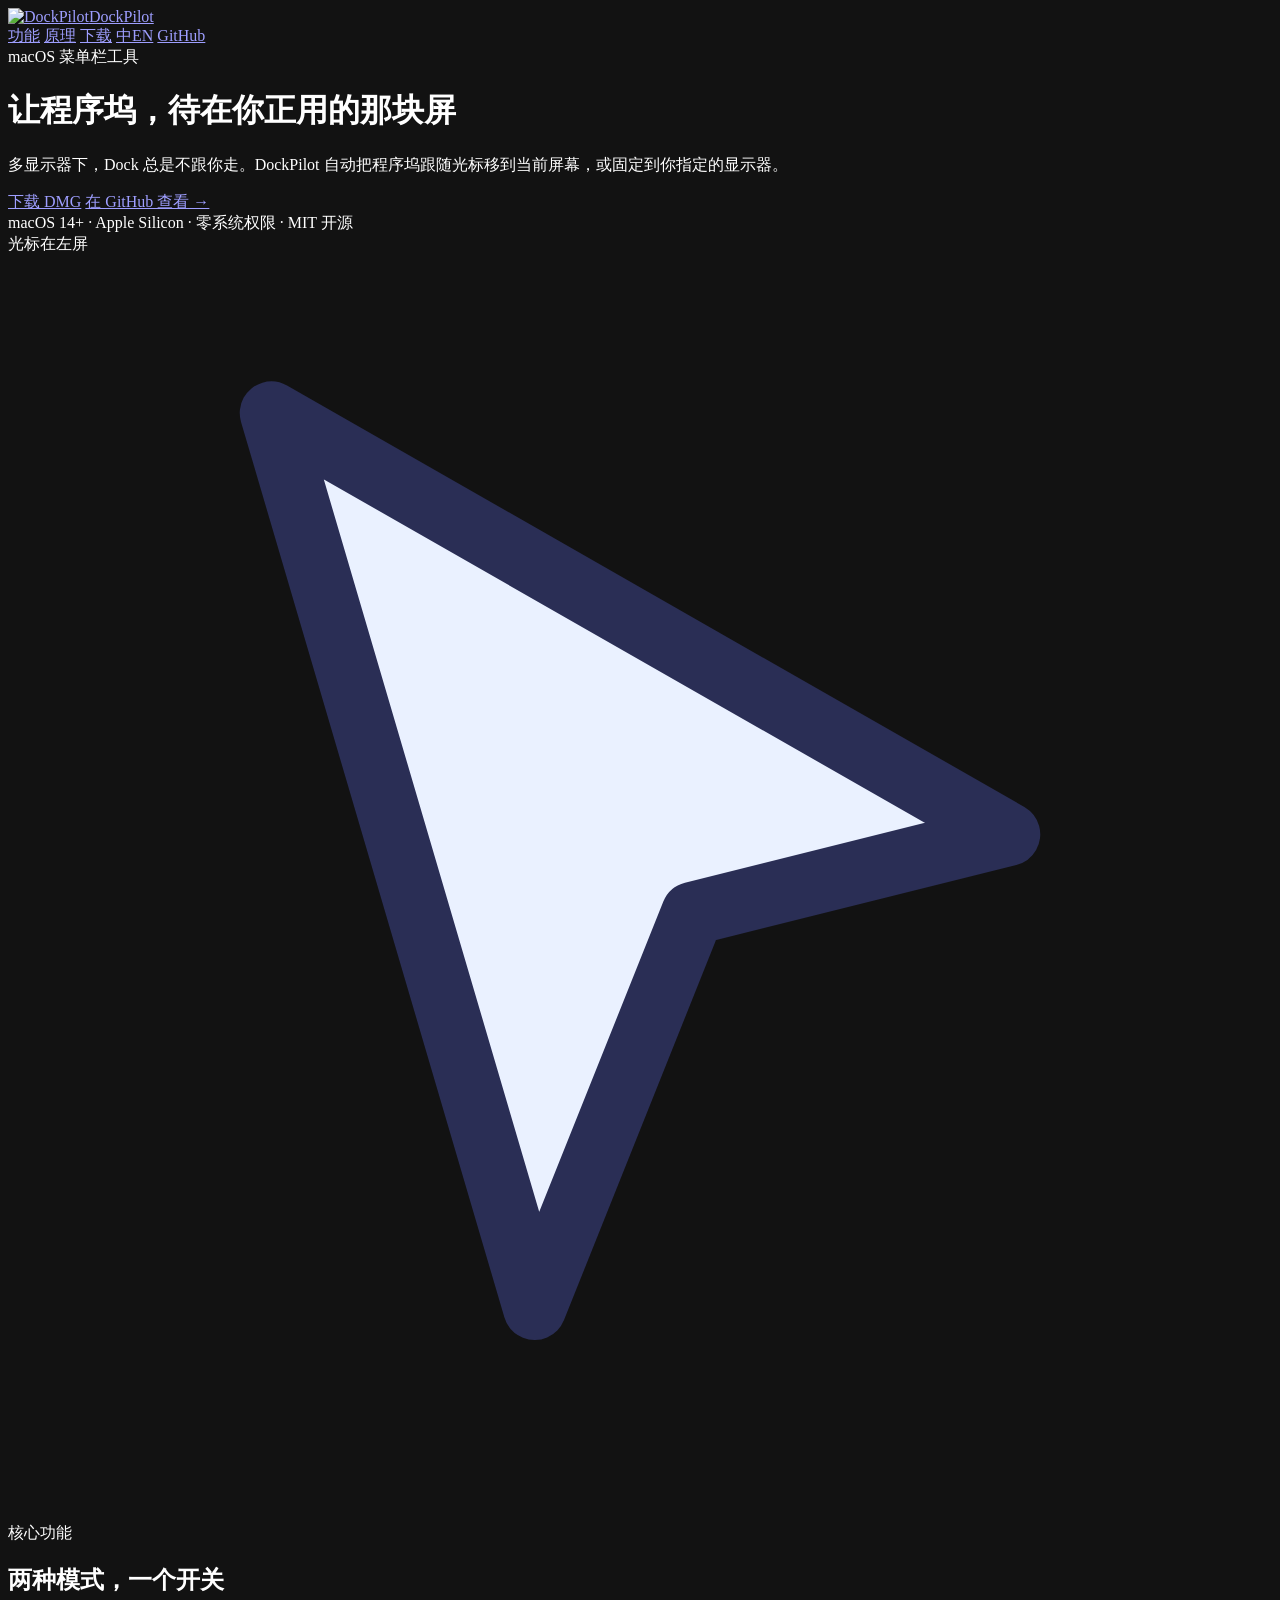
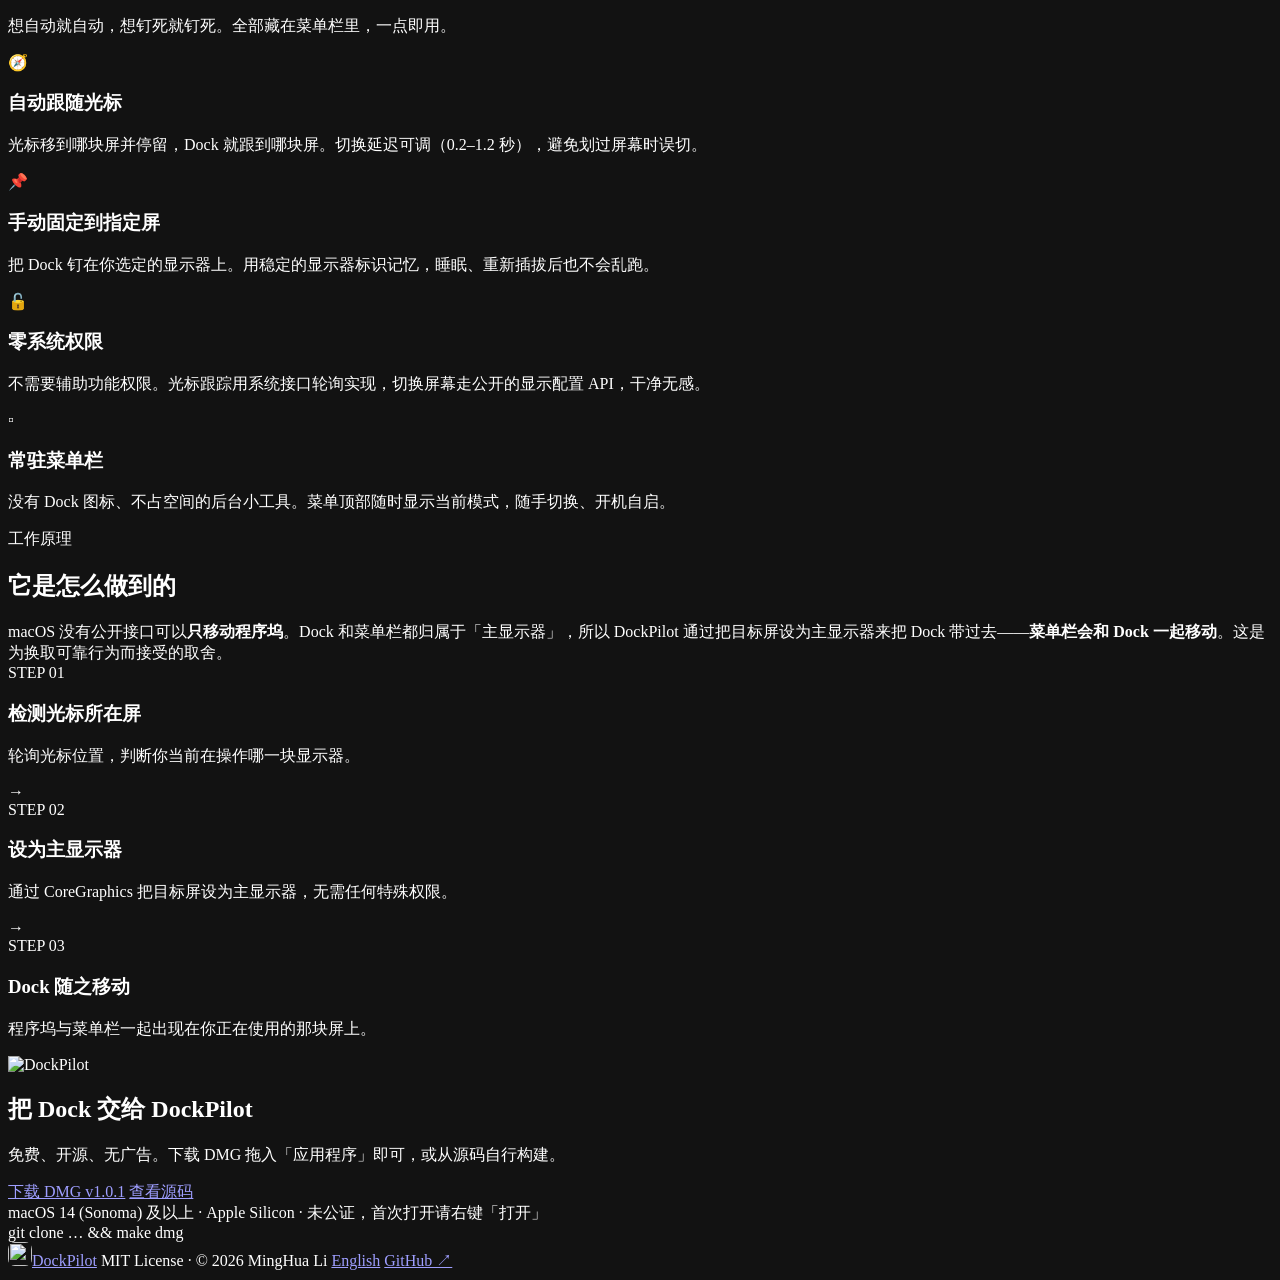
==== commit 2269e789: "Serve landing page at dockpilot.liminghua.fyi with zh/en i18n - Move to custom subdomain (docs/CNAME" ====
--- a/docs/index.html
+++ b/docs/index.html
@@ -10,18 +10,22 @@
 <meta name="robots" content="index,follow" />
 <meta name="theme-color" content="#0b0d26" />
 <meta name="color-scheme" content="dark" />
-<link rel="canonical" href="https://blog.liminghua.fyi/DockPilot/" />
-<link rel="icon" type="image/png" href="assets/icon.png" />
-<link rel="apple-touch-icon" href="assets/icon.png" />
+<link rel="canonical" href="https://dockpilot.liminghua.fyi/" />
+<link rel="alternate" hreflang="zh-CN" href="https://dockpilot.liminghua.fyi/" />
+<link rel="alternate" hreflang="en" href="https://dockpilot.liminghua.fyi/en/" />
+<link rel="alternate" hreflang="x-default" href="https://dockpilot.liminghua.fyi/" />
+<link rel="icon" type="image/png" href="/assets/icon.png" />
+<link rel="apple-touch-icon" href="/assets/icon.png" />
 
 <!-- Open Graph -->
 <meta property="og:type" content="website" />
 <meta property="og:site_name" content="DockPilot" />
 <meta property="og:locale" content="zh_CN" />
-<meta property="og:url" content="https://blog.liminghua.fyi/DockPilot/" />
+<meta property="og:locale:alternate" content="en_US" />
+<meta property="og:url" content="https://dockpilot.liminghua.fyi/" />
 <meta property="og:title" content="DockPilot — 让程序坞待在你正用的那块屏" />
 <meta property="og:description" content="自动跟随光标 / 手动固定到指定屏。解决多显示器下 Dock 不跟随的痛点。零权限、常驻菜单栏、MIT 开源的 macOS 小工具。" />
-<meta property="og:image" content="https://blog.liminghua.fyi/DockPilot/assets/og.png" />
+<meta property="og:image" content="https://dockpilot.liminghua.fyi/assets/og.png" />
 <meta property="og:image:width" content="1200" />
 <meta property="og:image:height" content="630" />
 <meta property="og:image:alt" content="DockPilot — macOS 菜单栏工具" />
@@ -30,7 +34,7 @@
 <meta name="twitter:card" content="summary_large_image" />
 <meta name="twitter:title" content="DockPilot — 让程序坞待在你正用的那块屏" />
 <meta name="twitter:description" content="自动跟随光标 / 手动固定到指定屏。零权限、常驻菜单栏、MIT 开源的 macOS 多显示器 Dock 工具。" />
-<meta name="twitter:image" content="https://blog.liminghua.fyi/DockPilot/assets/og.png" />
+<meta name="twitter:image" content="https://dockpilot.liminghua.fyi/assets/og.png" />
 
 <!-- Structured data -->
 <script type="application/ld+json">
@@ -42,181 +46,28 @@
   "applicationCategory": "UtilitiesApplication",
   "operatingSystem": "macOS 14.0+",
   "processorRequirements": "Apple Silicon",
-  "url": "https://blog.liminghua.fyi/DockPilot/",
+  "url": "https://dockpilot.liminghua.fyi/",
   "downloadUrl": "https://github.com/LiMingHuaGit/DockPilot/releases",
   "softwareVersion": "1.0.1",
   "license": "https://opensource.org/licenses/MIT",
-  "image": "https://blog.liminghua.fyi/DockPilot/assets/og.png",
+  "image": "https://dockpilot.liminghua.fyi/assets/og.png",
   "author": { "@type": "Person", "name": "MingHua Li" },
   "offers": { "@type": "Offer", "price": "0", "priceCurrency": "USD" }
 }
 </script>
-<style>
-  :root{
-    --bg:#0b0d26; --bg2:#0e1136; --panel:#141737;
-    --ink:#eef0ff; --muted:#9aa0d4; --muted2:#6f76ad;
-    --indigo:#6d5cff; --violet:#9b6bff; --cyan:#39d7ff;
-    --line:rgba(255,255,255,.09);
-    --glass:rgba(255,255,255,.045);
-    --radius:20px;
-    --maxw:1120px;
-    --grad:linear-gradient(120deg,var(--indigo),var(--violet) 45%,var(--cyan));
-  }
-  *{box-sizing:border-box}
-  html{-webkit-text-size-adjust:100%}
-  body{
-    margin:0; background:var(--bg); color:var(--ink);
-    font-family:-apple-system,"SF Pro Display","SF Pro Text","Segoe UI",system-ui,"PingFang SC","Microsoft YaHei",sans-serif;
-    line-height:1.6; -webkit-font-smoothing:antialiased; overflow-x:hidden;
-  }
-  a{color:inherit;text-decoration:none}
-  .wrap{max-width:var(--maxw);margin:0 auto;padding:0 24px}
-  .eyebrow{font-size:13px;letter-spacing:.18em;text-transform:uppercase;color:var(--cyan);font-weight:600}
-  .grad-text{background:var(--grad);-webkit-background-clip:text;background-clip:text;color:transparent}
-
-  /* ambient background glow */
-  .aura{position:fixed;inset:0;z-index:0;pointer-events:none;overflow:hidden}
-  .aura::before,.aura::after{content:"";position:absolute;border-radius:50%;filter:blur(90px);opacity:.5}
-  .aura::before{width:620px;height:620px;left:-140px;top:-160px;background:radial-gradient(circle,rgba(109,92,255,.7),transparent 70%)}
-  .aura::after{width:680px;height:680px;right:-180px;top:240px;background:radial-gradient(circle,rgba(57,215,255,.45),transparent 70%)}
-
-  /* nav */
-  nav{position:fixed;top:0;left:0;right:0;z-index:50;transition:background .3s,border-color .3s,backdrop-filter .3s;border-bottom:1px solid transparent}
-  nav.scrolled{background:rgba(11,13,38,.72);backdrop-filter:blur(14px) saturate(140%);border-bottom:1px solid var(--line)}
-  .nav-in{max-width:var(--maxw);margin:0 auto;padding:14px 24px;display:flex;align-items:center;gap:20px}
-  .brand{display:flex;align-items:center;gap:10px;font-weight:700;font-size:17px}
-  .brand img{width:30px;height:30px;border-radius:8px}
-  .nav-links{margin-left:auto;display:flex;align-items:center;gap:26px;font-size:14px;color:var(--muted)}
-  .nav-links a:hover{color:var(--ink)}
-  .btn{display:inline-flex;align-items:center;gap:8px;border-radius:999px;padding:11px 20px;font-weight:600;font-size:14px;border:1px solid transparent;cursor:pointer;transition:transform .15s,box-shadow .2s,background .2s,border-color .2s;white-space:nowrap}
-  .btn:active{transform:translateY(1px)}
-  .btn-primary{background:var(--grad);color:#07081c;box-shadow:0 8px 28px rgba(109,92,255,.4)}
-  .btn-primary:hover{box-shadow:0 12px 40px rgba(57,215,255,.5)}
-  .btn-ghost{border-color:var(--line);color:var(--ink);background:var(--glass)}
-  .btn-ghost:hover{border-color:rgba(255,255,255,.28)}
-  .nav-links .btn{padding:9px 16px}
-
-  /* hero */
-  header{position:relative;z-index:1}
-  .hero-pin{min-height:100vh;display:flex;flex-direction:column;justify-content:center;padding:122px 0 48px}
-  .hero-copy{text-align:center;max-width:760px;margin:0 auto;padding:0 24px;position:relative;z-index:3}
-  h1{font-size:clamp(34px,6vw,62px);line-height:1.08;letter-spacing:-.02em;margin:18px 0 0;font-weight:800}
-  .hero-sub{font-size:clamp(16px,2.1vw,20px);color:var(--muted);margin:20px auto 0;max-width:600px}
-  .hero-cta{display:flex;gap:14px;justify-content:center;flex-wrap:wrap;margin-top:30px}
-  .hero-meta{margin-top:18px;font-size:13px;color:var(--muted2);letter-spacing:.02em}
-
-  /* stage with two monitors */
-  .stage-wrap{position:relative;z-index:2;margin:40px auto 0;max-width:900px;width:100%;padding:0 24px;flex:none}
-  .stage{position:relative;width:100%;aspect-ratio:16/8}
-  /* a monitor = bezel + screen + stand */
-  .mon{position:absolute;top:0;width:45%;height:84%;border-radius:16px;padding:10px 10px 12px;
-    background:linear-gradient(160deg,#30355f,#1a1d40);
-    box-shadow:0 36px 60px -28px rgba(0,0,0,.85),inset 0 1px 0 rgba(255,255,255,.12),inset 0 0 0 1px rgba(255,255,255,.05)}
-  .mon.left{left:1%}
-  .mon.right{left:54%}
-  .mon .screen{position:relative;width:100%;height:100%;border-radius:8px;overflow:hidden;
-    background:
-      radial-gradient(130% 120% at 25% 0%,rgba(123,108,255,.5),transparent 58%),
-      radial-gradient(120% 130% at 100% 100%,rgba(57,215,255,.4),transparent 55%),
-      linear-gradient(160deg,#2b2f63,#161a3e);
-    box-shadow:inset 0 0 0 1px rgba(255,255,255,.08)}
-  .mon .screen::after{content:"";position:absolute;inset:0;background:linear-gradient(120deg,rgba(255,255,255,.1),transparent 40%);opacity:.6}
-  .mon .wins{position:absolute;inset:22% 14% 26% 14%;display:flex;gap:8px;opacity:.55;z-index:1}
-  .mon .wins i{flex:1;border-radius:7px;background:rgba(255,255,255,.08);border:1px solid rgba(255,255,255,.1)}
-  .mon .neck{position:absolute;left:50%;transform:translateX(-50%);bottom:-7.5%;width:14%;height:9%;
-    background:linear-gradient(#2b2f5a,#1a1d40);border-radius:0 0 7px 7px}
-  .mon .foot{position:absolute;left:50%;transform:translateX(-50%);bottom:-10%;width:30%;height:2.6%;border-radius:6px;
-    background:#272b52;box-shadow:0 10px 20px -8px rgba(0,0,0,.7)}
-
-  /* moving overlays (belong to the ACTIVE monitor) */
-  .menubar,.dock,.cursor{position:absolute;z-index:7;will-change:left,transform;pointer-events:none}
-  .menubar{top:4%;left:23.5%;transform:translateX(-50%);width:40%;height:5%;border-radius:8px 8px 3px 3px;
-    background:linear-gradient(90deg,rgba(255,255,255,.3),rgba(255,255,255,.14));backdrop-filter:blur(3px);
-    border:1px solid rgba(255,255,255,.3);display:flex;align-items:center;gap:6px;padding:0 9px;
-    box-shadow:0 0 26px rgba(57,215,255,.5)}
-  .menubar b{width:8px;height:8px;border-radius:50%;background:rgba(255,255,255,.7);flex:none}
-  .menubar span{margin-left:auto;height:6px;width:38%;border-radius:3px;background:rgba(255,255,255,.4)}
-  .dock{bottom:14%;left:23.5%;transform:translateX(-50%);display:flex;gap:6px;padding:6px 9px;border-radius:14px;
-    background:rgba(255,255,255,.17);border:1px solid rgba(255,255,255,.32);backdrop-filter:blur(7px);
-    box-shadow:0 0 36px rgba(109,92,255,.6),0 12px 26px -8px rgba(0,0,0,.65)}
-  .dock i{width:clamp(16px,2.8vw,26px);aspect-ratio:1;border-radius:8px;flex:none}
-  .dock i:nth-child(1){background:linear-gradient(135deg,#6d5cff,#39d7ff)}
-  .dock i:nth-child(2){background:linear-gradient(135deg,#ff7eb6,#ffb86b)}
-  .dock i:nth-child(3){background:linear-gradient(135deg,#5ce1a6,#39d7ff)}
-  .dock i:nth-child(4){background:linear-gradient(135deg,#9b6bff,#6d5cff)}
-  .dock i:nth-child(5){background:linear-gradient(135deg,#ffd166,#ff7eb6)}
-  .cursor{bottom:44%;left:27%;width:28px;height:28px;filter:drop-shadow(0 3px 6px rgba(0,0,0,.55))}
-  .hint{position:absolute;z-index:7;left:23.5%;top:-11%;transform:translateX(-50%);font-size:12px;color:var(--cyan);
-    letter-spacing:.14em;text-transform:uppercase;font-weight:600;white-space:nowrap;opacity:.9}
-
-  /* sections */
-  section{position:relative;z-index:1}
-  .sec{padding:92px 0}
-  .sec-head{text-align:center;max-width:680px;margin:0 auto 54px}
-  .sec-head h2{font-size:clamp(26px,3.6vw,40px);margin:12px 0 0;letter-spacing:-.01em;font-weight:800}
-  .sec-head p{color:var(--muted);margin:14px 0 0;font-size:16px}
-
-  .features{display:grid;grid-template-columns:repeat(2,1fr);gap:18px}
-  .card{background:var(--glass);border:1px solid var(--line);border-radius:var(--radius);padding:26px;
-    transition:border-color .25s,transform .25s,background .25s;will-change:transform,opacity}
-  .card:hover{border-color:rgba(255,255,255,.22);transform:translateY(-3px);background:rgba(255,255,255,.06)}
-  .card .ic{width:46px;height:46px;border-radius:12px;display:grid;place-items:center;margin-bottom:16px;
-    background:rgba(109,92,255,.16);border:1px solid rgba(109,92,255,.3)}
-  .card h3{margin:0 0 8px;font-size:18px}
-  .card p{margin:0;color:var(--muted);font-size:14.5px}
-
-  /* how it works */
-  .how{background:linear-gradient(180deg,transparent,rgba(109,92,255,.05),transparent)}
-  .note{max-width:720px;margin:0 auto 46px;text-align:center;color:var(--muted);font-size:15.5px;
-    background:var(--glass);border:1px solid var(--line);border-radius:16px;padding:20px 24px}
-  .note b{color:var(--ink)}
-  .steps{display:grid;grid-template-columns:repeat(3,1fr);gap:18px;counter-reset:s}
-  .step{position:relative;background:var(--panel);border:1px solid var(--line);border-radius:var(--radius);padding:28px 24px;will-change:transform,opacity}
-  .step .n{font-size:13px;font-weight:700;color:var(--cyan);letter-spacing:.1em}
-  .step h3{margin:10px 0 6px;font-size:17px}
-  .step p{margin:0;color:var(--muted);font-size:14px}
-  .step .arrow{position:absolute;right:-13px;top:50%;transform:translateY(-50%);color:var(--muted2);font-size:20px;z-index:2}
-  .step:last-child .arrow{display:none}
-
-  /* download */
-  .dl{text-align:center}
-  .dl-card{max-width:720px;margin:0 auto;background:
-      radial-gradient(120% 140% at 50% 0%,rgba(109,92,255,.22),transparent 60%),var(--panel);
-    border:1px solid var(--line);border-radius:28px;padding:54px 32px;position:relative;overflow:hidden}
-  .dl-card img{width:84px;height:84px;border-radius:20px;box-shadow:0 14px 40px -10px rgba(109,92,255,.6)}
-  .dl-card h2{font-size:clamp(24px,3.4vw,34px);margin:20px 0 0;font-weight:800}
-  .dl-card p{color:var(--muted);margin:12px auto 0;max-width:460px}
-  .dl-cta{display:flex;gap:14px;justify-content:center;flex-wrap:wrap;margin-top:26px}
-  .dl-sub{margin-top:18px;font-size:13px;color:var(--muted2)}
-  .code{display:inline-block;margin-top:14px;font-family:ui-monospace,"SF Mono",Menlo,monospace;font-size:13px;
-    background:rgba(0,0,0,.35);border:1px solid var(--line);border-radius:10px;padding:8px 14px;color:var(--cyan)}
-
-  footer{border-top:1px solid var(--line);padding:40px 0;position:relative;z-index:1;margin-top:40px}
-  .foot-in{display:flex;align-items:center;gap:16px;flex-wrap:wrap;color:var(--muted2);font-size:14px}
-  .foot-in .brand{font-size:15px}
-  .foot-in .sp{margin-left:auto}
-  .foot-in a:hover{color:var(--ink)}
-
-  @media(max-width:760px){
-    .features,.steps{grid-template-columns:1fr}
-    .step .arrow{display:none}
-    .nav-links a:not(.btn){display:none}
-    .stage{padding-top:64%}
-    .sec{padding:68px 0}
-  }
-  @media(prefers-reduced-motion:reduce){*{scroll-behavior:auto}}
-</style>
+<link rel="stylesheet" href="/assets/site.css" />
 </head>
 <body>
 <div class="aura"></div>
 
 <nav id="nav">
   <div class="nav-in">
-    <a class="brand" href="#top"><img src="assets/icon.png" alt="DockPilot" />DockPilot</a>
+    <a class="brand" href="#top"><img src="/assets/icon.png" alt="DockPilot" />DockPilot</a>
     <div class="nav-links">
-      <a href="#features">功能</a>
-      <a href="#how">原理</a>
-      <a href="#download">下载</a>
+      <a class="navlink" href="#features">功能</a>
+      <a class="navlink" href="#how">原理</a>
+      <a class="navlink" href="#download">下载</a>
+      <span class="lang"><a class="on" href="/" aria-current="true">中</a><a href="/en/">EN</a></span>
       <a class="btn btn-ghost" href="https://github.com/LiMingHuaGit/DockPilot" target="_blank" rel="noopener">GitHub</a>
     </div>
   </div>
@@ -240,7 +91,7 @@
         <div class="mon left"><div class="screen"><div class="wins"><i></i><i></i><i></i></div></div><div class="neck"></div><div class="foot"></div></div>
         <div class="mon right"><div class="screen"><div class="wins"><i></i><i></i><i></i></div></div><div class="neck"></div><div class="foot"></div></div>
 
-        <div class="hint" id="hint">光标在左屏</div>
+        <div class="hint" id="hint" data-hint-end="光标移到右屏 · Dock 跟过去" data-hint-reduced="Dock 跟随当前屏">光标在左屏</div>
         <div class="menubar" id="menubar"><b></b><span></span></div>
         <div class="dock" id="dock"><i></i><i></i><i></i><i></i><i></i></div>
         <svg class="cursor" id="cursor" viewBox="0 0 24 24" fill="none">
@@ -303,7 +154,7 @@
 <section id="download" class="sec dl">
   <div class="wrap">
     <div class="dl-card" data-rise>
-      <img src="assets/icon.png" alt="DockPilot" />
+      <img src="/assets/icon.png" alt="DockPilot" />
       <h2>把 Dock 交给 DockPilot</h2>
       <p>免费、开源、无广告。下载 DMG 拖入「应用程序」即可，或从源码自行构建。</p>
       <div class="dl-cta">
@@ -318,70 +169,17 @@
 
 <footer>
   <div class="wrap foot-in">
-    <a class="brand" href="#top"><img src="assets/icon.png" alt="" style="width:24px;height:24px;border-radius:7px" />DockPilot</a>
+    <a class="brand" href="#top"><img src="/assets/icon.png" alt="" style="width:24px;height:24px;border-radius:7px" />DockPilot</a>
     <span class="sp"></span>
     <span>MIT License · © 2026 MingHua Li</span>
+    <a href="/en/">English</a>
     <a href="https://github.com/LiMingHuaGit/DockPilot" target="_blank" rel="noopener">GitHub ↗</a>
   </div>
 </footer>
 
-<script src="vendor/gsap.min.js"></script>
-<script src="vendor/ScrollTrigger.min.js"></script>
-<script src="vendor/lenis.min.js"></script>
-<script>
-(function(){
-  var nav=document.getElementById('nav');
-  var onScroll=function(){ nav.classList.toggle('scrolled', window.scrollY>12); };
-  onScroll(); window.addEventListener('scroll',onScroll,{passive:true});
-
-  if(!window.gsap){return;}
-  gsap.registerPlugin(ScrollTrigger);
-
-  var reduce = window.matchMedia('(prefers-reduced-motion: reduce)').matches;
-
-  // Lenis smooth scroll wired to ScrollTrigger
-  if(window.Lenis && !reduce){
-    var lenis=new Lenis({duration:1.05,smoothWheel:true});
-    lenis.on('scroll',ScrollTrigger.update);
-    gsap.ticker.add(function(t){ lenis.raf(t*1000); });
-    gsap.ticker.lagSmoothing(0);
-  }
-
-  var mm=gsap.matchMedia();
-
-  // ---- Scroll-driven hero: the active Dock + menubar + cursor follow to the other screen ----
-  mm.add("(prefers-reduced-motion: no-preference)", function(){
-    var tl=gsap.timeline({
-      scrollTrigger:{ trigger:"#heroPin", start:"top top", end:"+=120%", scrub:0.6, pin:true, anticipatePin:1 }
-    });
-    // left monitor center ~23.5%, right monitor center ~76.5%
-    tl.to(["#dock","#menubar","#hint"], {left:"76.5%", ease:"power1.inOut"}, 0)
-      .to("#cursor", {left:"79%", bottom:"46%", ease:"power1.inOut"}, 0)
-      .to("#hint", {opacity:0, duration:.18}, 0)
-      .add(function(){ var h=document.getElementById('hint'); if(h) h.textContent="光标移到右屏 · Dock 跟过去"; })
-      .to("#hint", {opacity:.9, duration:.2}, 0.55);
-  });
-
-  // reduced motion: place the active cluster on the right, no pin
-  mm.add("(prefers-reduced-motion: reduce)", function(){
-    gsap.set(["#dock","#menubar","#hint"], {left:"76.5%"});
-    gsap.set("#cursor",{left:"79%"});
-    var h=document.getElementById('hint'); if(h){h.textContent="Dock 跟随当前屏";}
-  });
-
-  // ---- Block entrance animations (scroll-triggered, once) ----
-  gsap.utils.toArray('[data-rise]').forEach(function(el,i){
-    gsap.from(el,{
-      y:34, opacity:0, duration:.7, ease:"back.out(1.5)",
-      scrollTrigger:{ trigger:el, start:"top 86%", once:true },
-      delay:(i% (window.innerWidth<760?1:2))*0.06
-    });
-  });
-  gsap.utils.toArray('.sec-head').forEach(function(el){
-    gsap.from(el.children,{ y:22, opacity:0, duration:.6, stagger:.08, ease:"power2.out",
-      scrollTrigger:{ trigger:el, start:"top 88%", once:true } });
-  });
-})();
-</script>
+<script src="/vendor/gsap.min.js"></script>
+<script src="/vendor/ScrollTrigger.min.js"></script>
+<script src="/vendor/lenis.min.js"></script>
+<script src="/assets/site.js"></script>
 </body>
 </html>
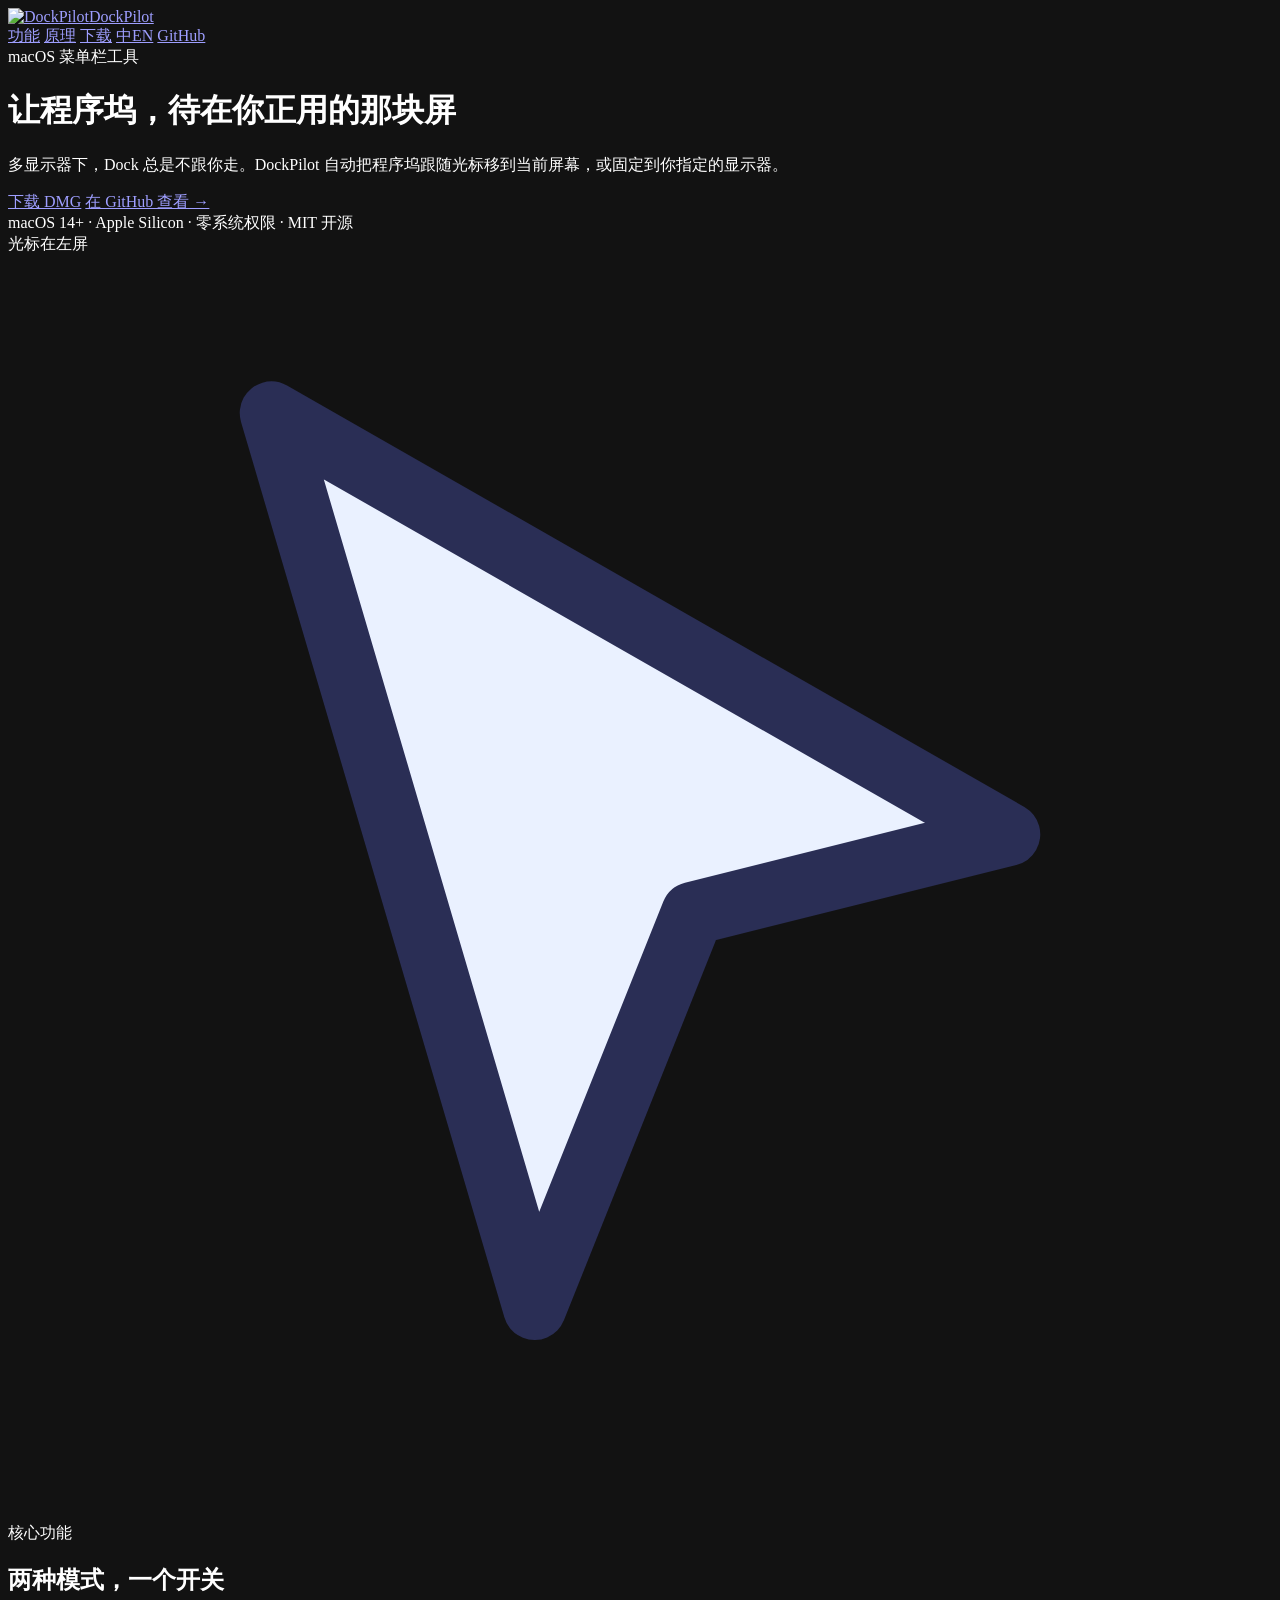
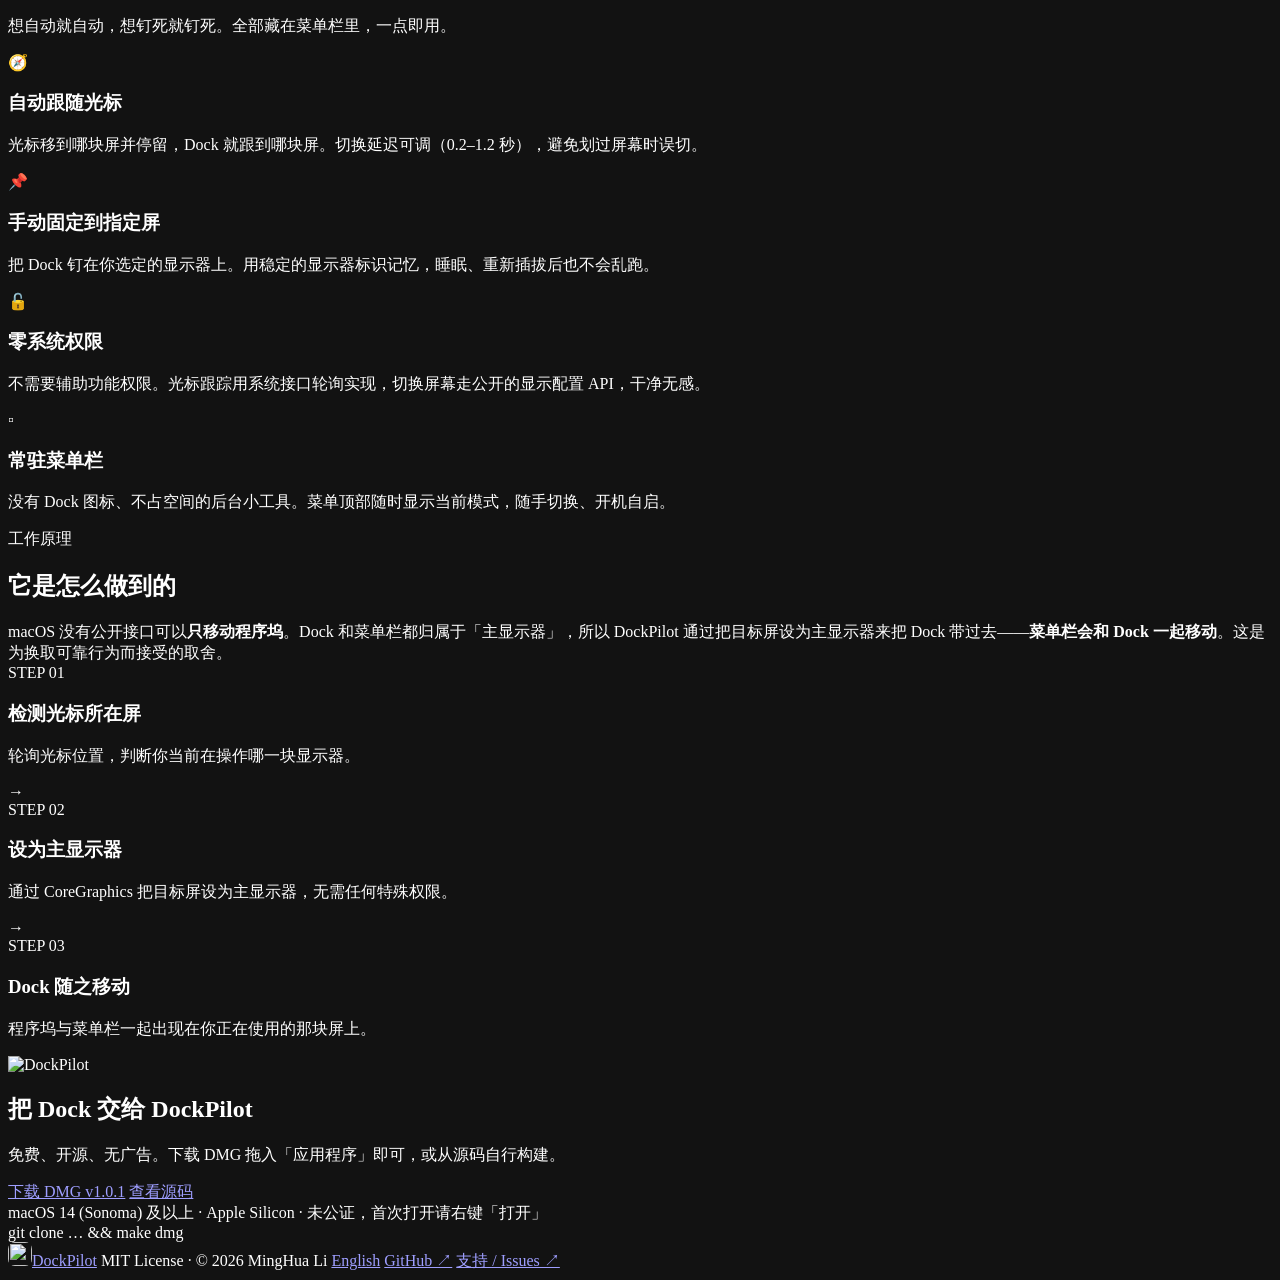
==== commit 60409287: "SEO: unify Person entity, add <main>, sync download URL, optimize icon - JSON-LD author/publisher → " ====
--- a/docs/index.html
+++ b/docs/index.html
@@ -6,7 +6,7 @@
 <title>DockPilot — 让程序坞待在你正用的那块屏 | macOS 多显示器 Dock 工具</title>
 <meta name="description" content="DockPilot 是一个极简的 macOS 菜单栏工具：自动把程序坞（Dock）跟随光标移到当前屏幕，或固定到你指定的显示器。解决多显示器下 Dock 不跟随的问题。零系统权限，常驻菜单栏，Apple Silicon 可用，MIT 开源免费。" />
 <meta name="keywords" content="DockPilot,macOS Dock,程序坞,多显示器,Dock 跟随,move dock to display,menu bar app,macOS 工具,multi monitor dock,Apple Silicon,开源" />
-<meta name="author" content="MingHua Li" />
+<meta name="author" content="李明华 (Minghua Li)" />
 <meta name="robots" content="index,follow" />
 <meta name="theme-color" content="#0b0d26" />
 <meta name="color-scheme" content="dark" />
@@ -47,12 +47,25 @@
   "operatingSystem": "macOS 14.0+",
   "processorRequirements": "Apple Silicon",
   "url": "https://dockpilot.liminghua.fyi/",
-  "downloadUrl": "https://github.com/LiMingHuaGit/DockPilot/releases",
+  "downloadUrl": "https://github.com/LiMingHuaGit/DockPilot/releases/download/v1.0.1/DockPilot-1.0.1.dmg",
   "softwareVersion": "1.0.1",
   "license": "https://opensource.org/licenses/MIT",
   "image": "https://dockpilot.liminghua.fyi/assets/og.png",
-  "author": { "@type": "Person", "name": "MingHua Li" },
+  "author": { "@id": "https://liminghua.fyi/#person" },
+  "publisher": { "@id": "https://liminghua.fyi/#person" },
+  "dateModified": "2026-11-17",
   "offers": { "@type": "Offer", "price": "0", "priceCurrency": "USD" }
+}
+</script>
+<script type="application/ld+json">
+{
+  "@context": "https://schema.org",
+  "@type": "Person",
+  "@id": "https://liminghua.fyi/#person",
+  "name": "李明华",
+  "alternateName": "Minghua Li",
+  "url": "https://liminghua.fyi/",
+  "sameAs": ["https://github.com/LiMingHuaGit"]
 }
 </script>
 <link rel="stylesheet" href="/assets/site.css" />
@@ -62,7 +75,7 @@
 
 <nav id="nav">
   <div class="nav-in">
-    <a class="brand" href="#top"><img src="/assets/icon.png" alt="DockPilot" />DockPilot</a>
+    <a class="brand" href="#top"><img src="/assets/icon.webp" alt="DockPilot" width="40" height="40" />DockPilot</a>
     <div class="nav-links">
       <a class="navlink" href="#features">功能</a>
       <a class="navlink" href="#how">原理</a>
@@ -72,6 +85,8 @@
     </div>
   </div>
 </nav>
+
+<main id="main">
 
 <header id="top">
   <div class="hero-pin" id="heroPin">
@@ -154,7 +169,7 @@
 <section id="download" class="sec dl">
   <div class="wrap">
     <div class="dl-card" data-rise>
-      <img src="/assets/icon.png" alt="DockPilot" />
+      <img src="/assets/icon.webp" alt="DockPilot" width="40" height="40" />
       <h2>把 Dock 交给 DockPilot</h2>
       <p>免费、开源、无广告。下载 DMG 拖入「应用程序」即可，或从源码自行构建。</p>
       <div class="dl-cta">
@@ -167,13 +182,16 @@
   </div>
 </section>
 
+</main>
+
 <footer>
   <div class="wrap foot-in">
-    <a class="brand" href="#top"><img src="/assets/icon.png" alt="" style="width:24px;height:24px;border-radius:7px" />DockPilot</a>
+    <a class="brand" href="#top"><img src="/assets/icon.webp" alt="" width="24" height="24" style="width:24px;height:24px;border-radius:7px" />DockPilot</a>
     <span class="sp"></span>
     <span>MIT License · © 2026 MingHua Li</span>
     <a href="/en/">English</a>
     <a href="https://github.com/LiMingHuaGit/DockPilot" target="_blank" rel="noopener">GitHub ↗</a>
+    <a href="https://github.com/LiMingHuaGit/DockPilot/issues" target="_blank" rel="noopener">支持 / Issues ↗</a>
   </div>
 </footer>
 
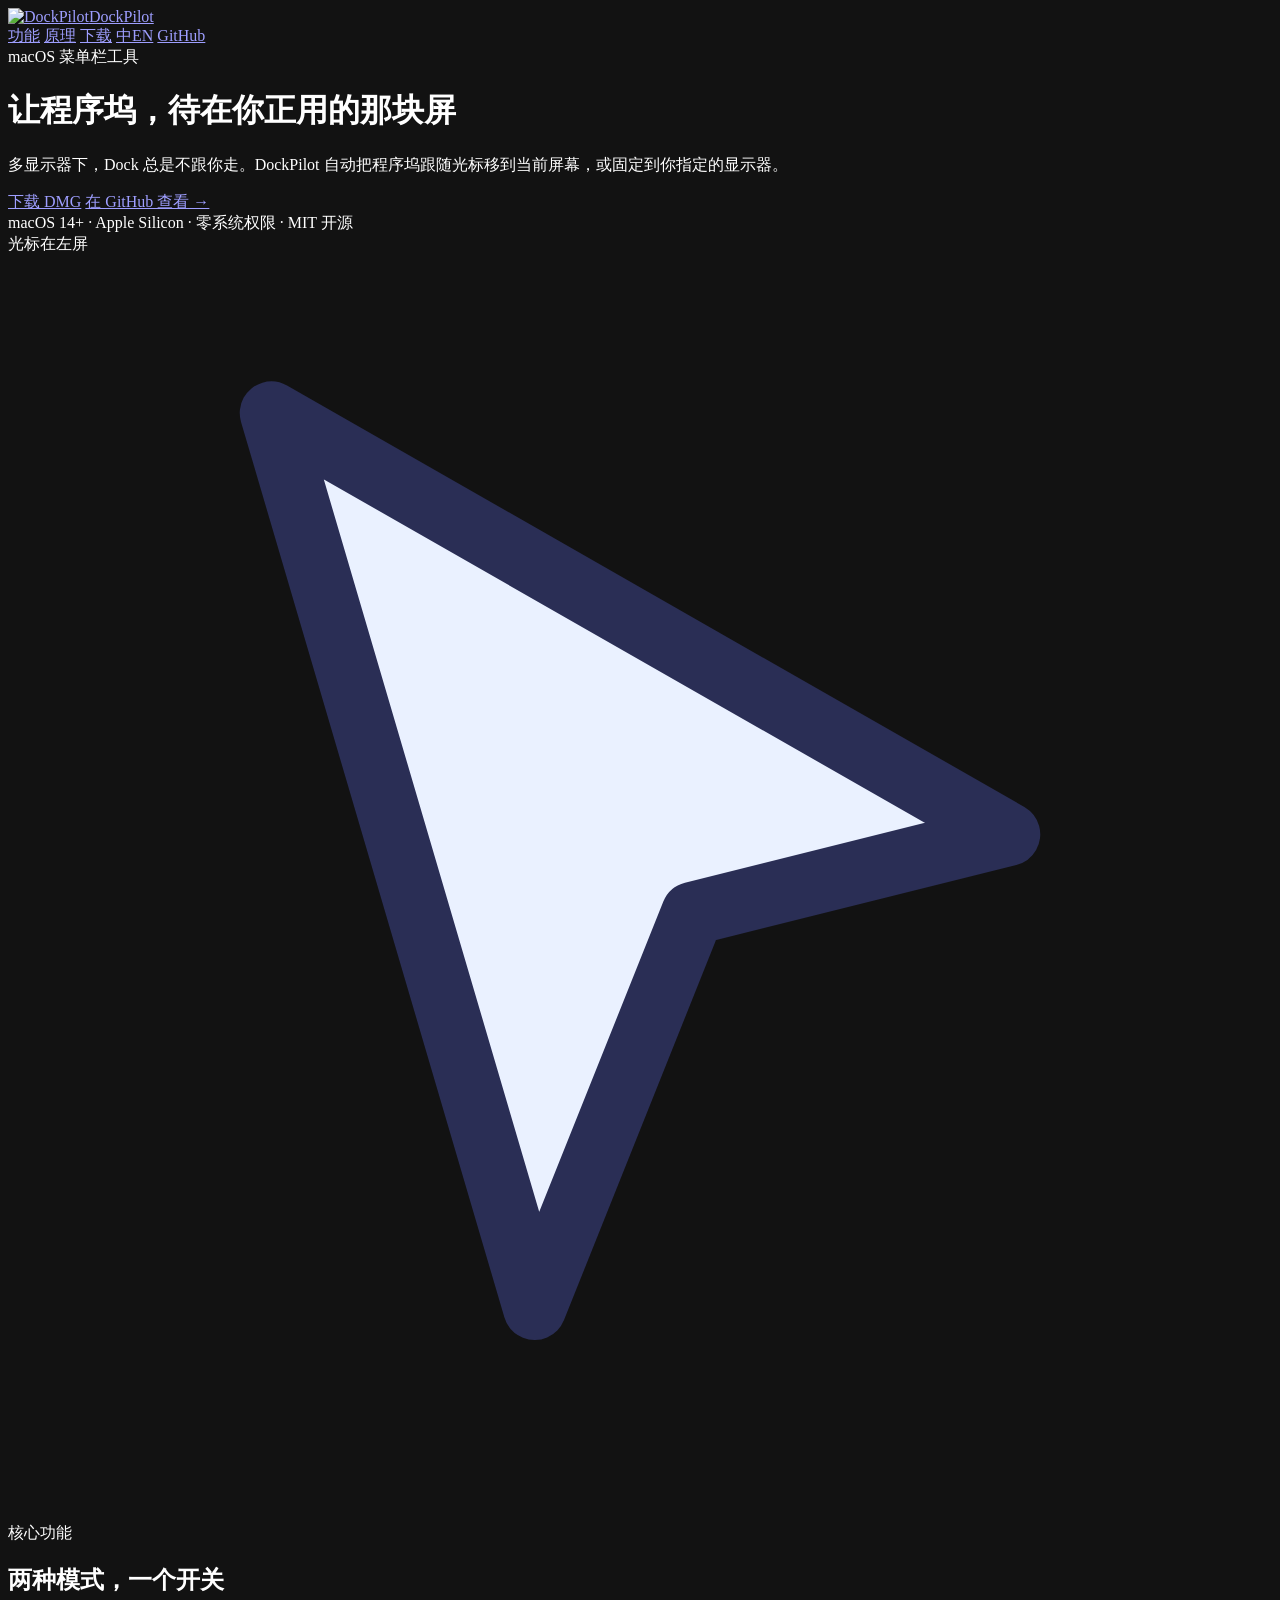
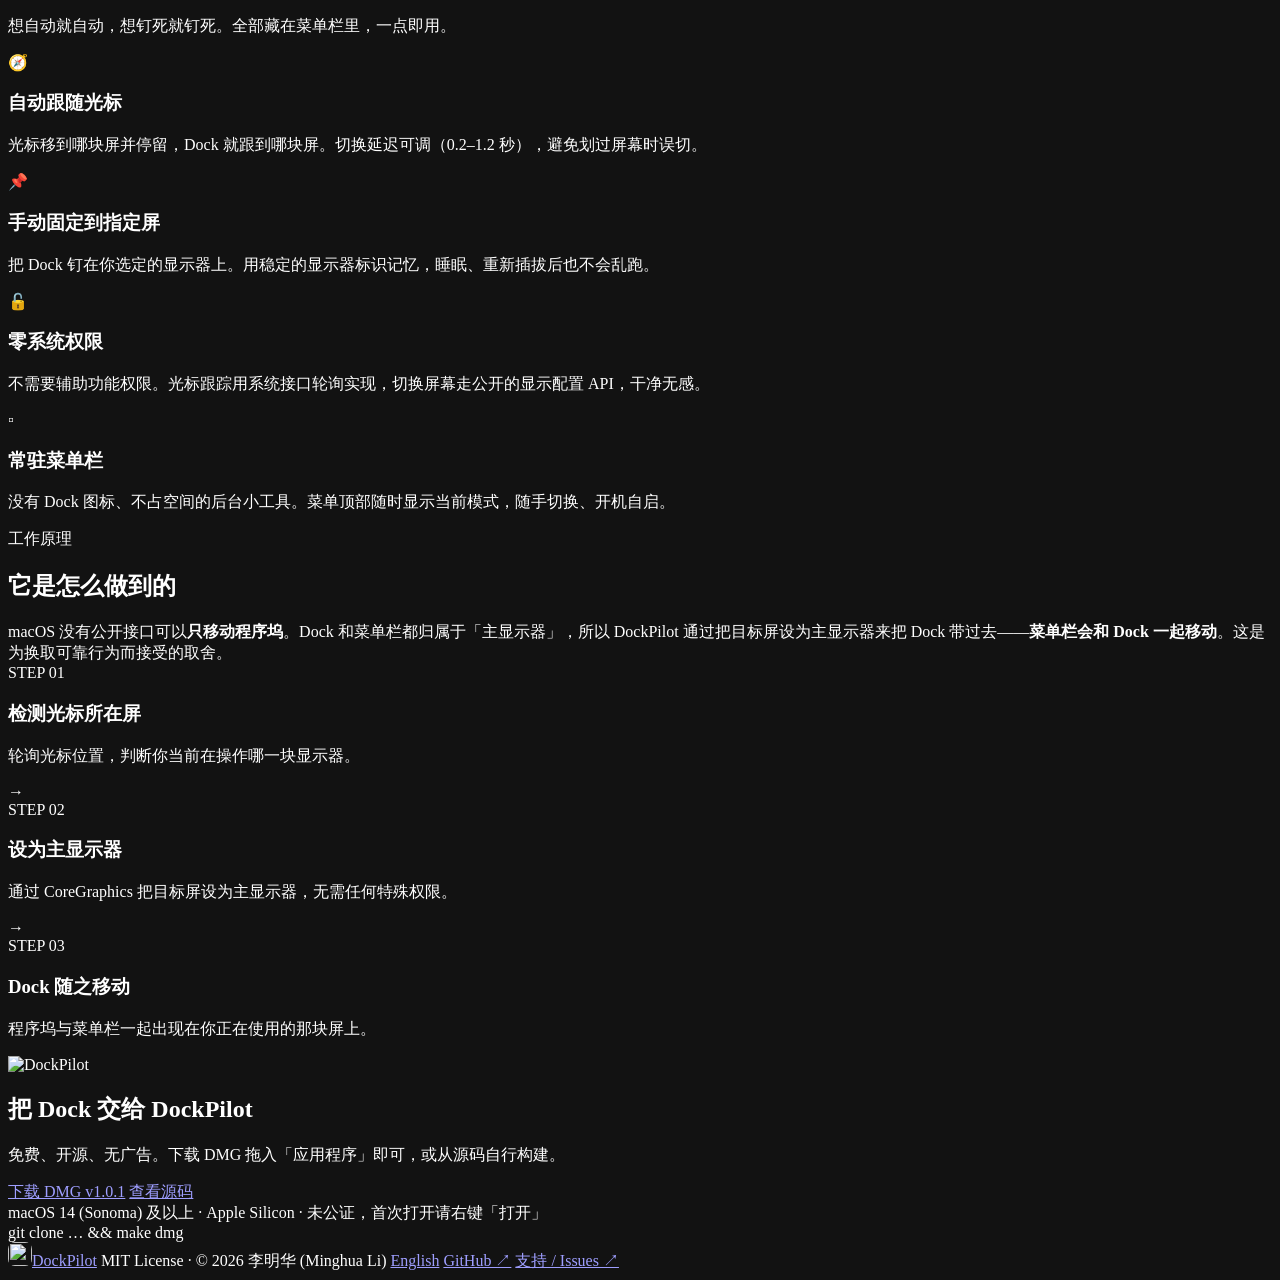
==== commit 99e172b6: "Unify author name to 李明华 (Minghua Li) in footer Co-Authored-By: Claude Opus 5 <noreply@anthropic.com" ====
--- a/docs/index.html
+++ b/docs/index.html
@@ -188,7 +188,7 @@
   <div class="wrap foot-in">
     <a class="brand" href="#top"><img src="/assets/icon.webp" alt="" width="24" height="24" style="width:24px;height:24px;border-radius:7px" />DockPilot</a>
     <span class="sp"></span>
-    <span>MIT License · © 2026 MingHua Li</span>
+    <span>MIT License · © 2026 李明华 (Minghua Li)</span>
     <a href="/en/">English</a>
     <a href="https://github.com/LiMingHuaGit/DockPilot" target="_blank" rel="noopener">GitHub ↗</a>
     <a href="https://github.com/LiMingHuaGit/DockPilot/issues" target="_blank" rel="noopener">支持 / Issues ↗</a>
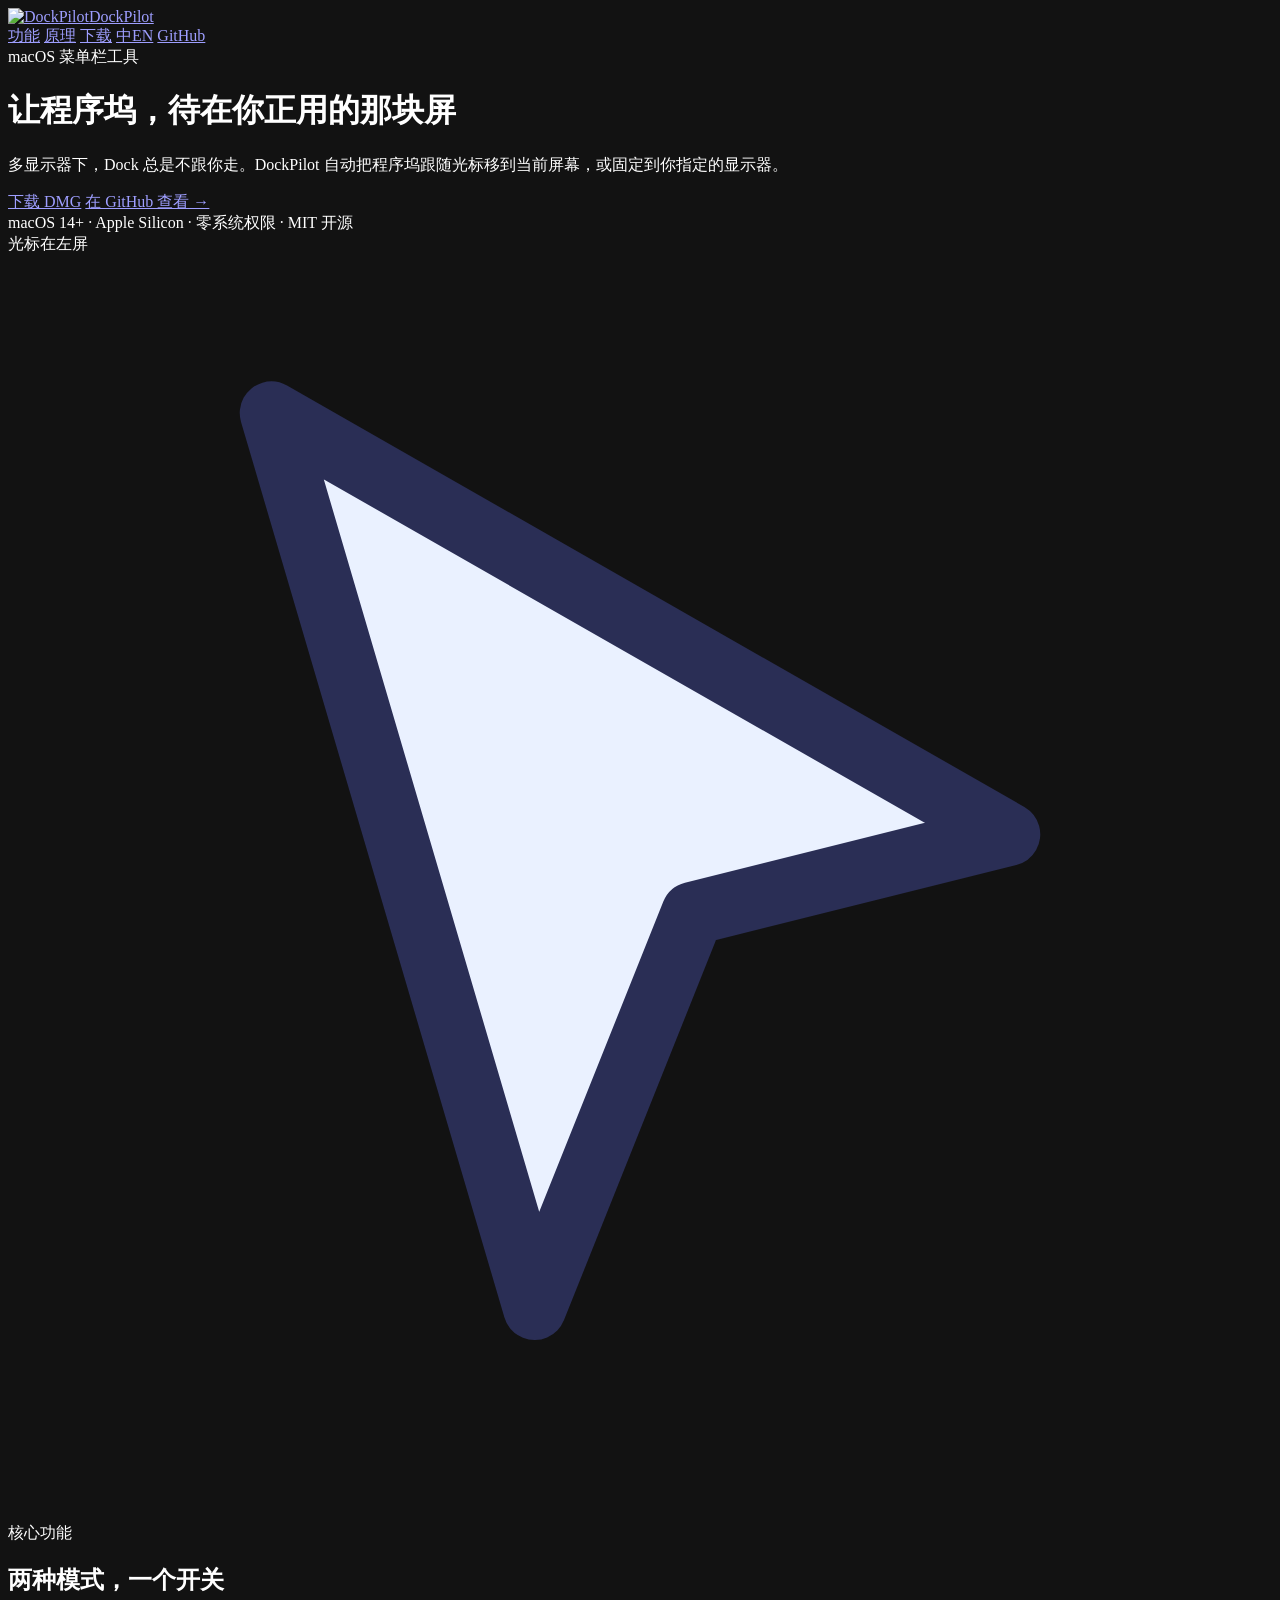
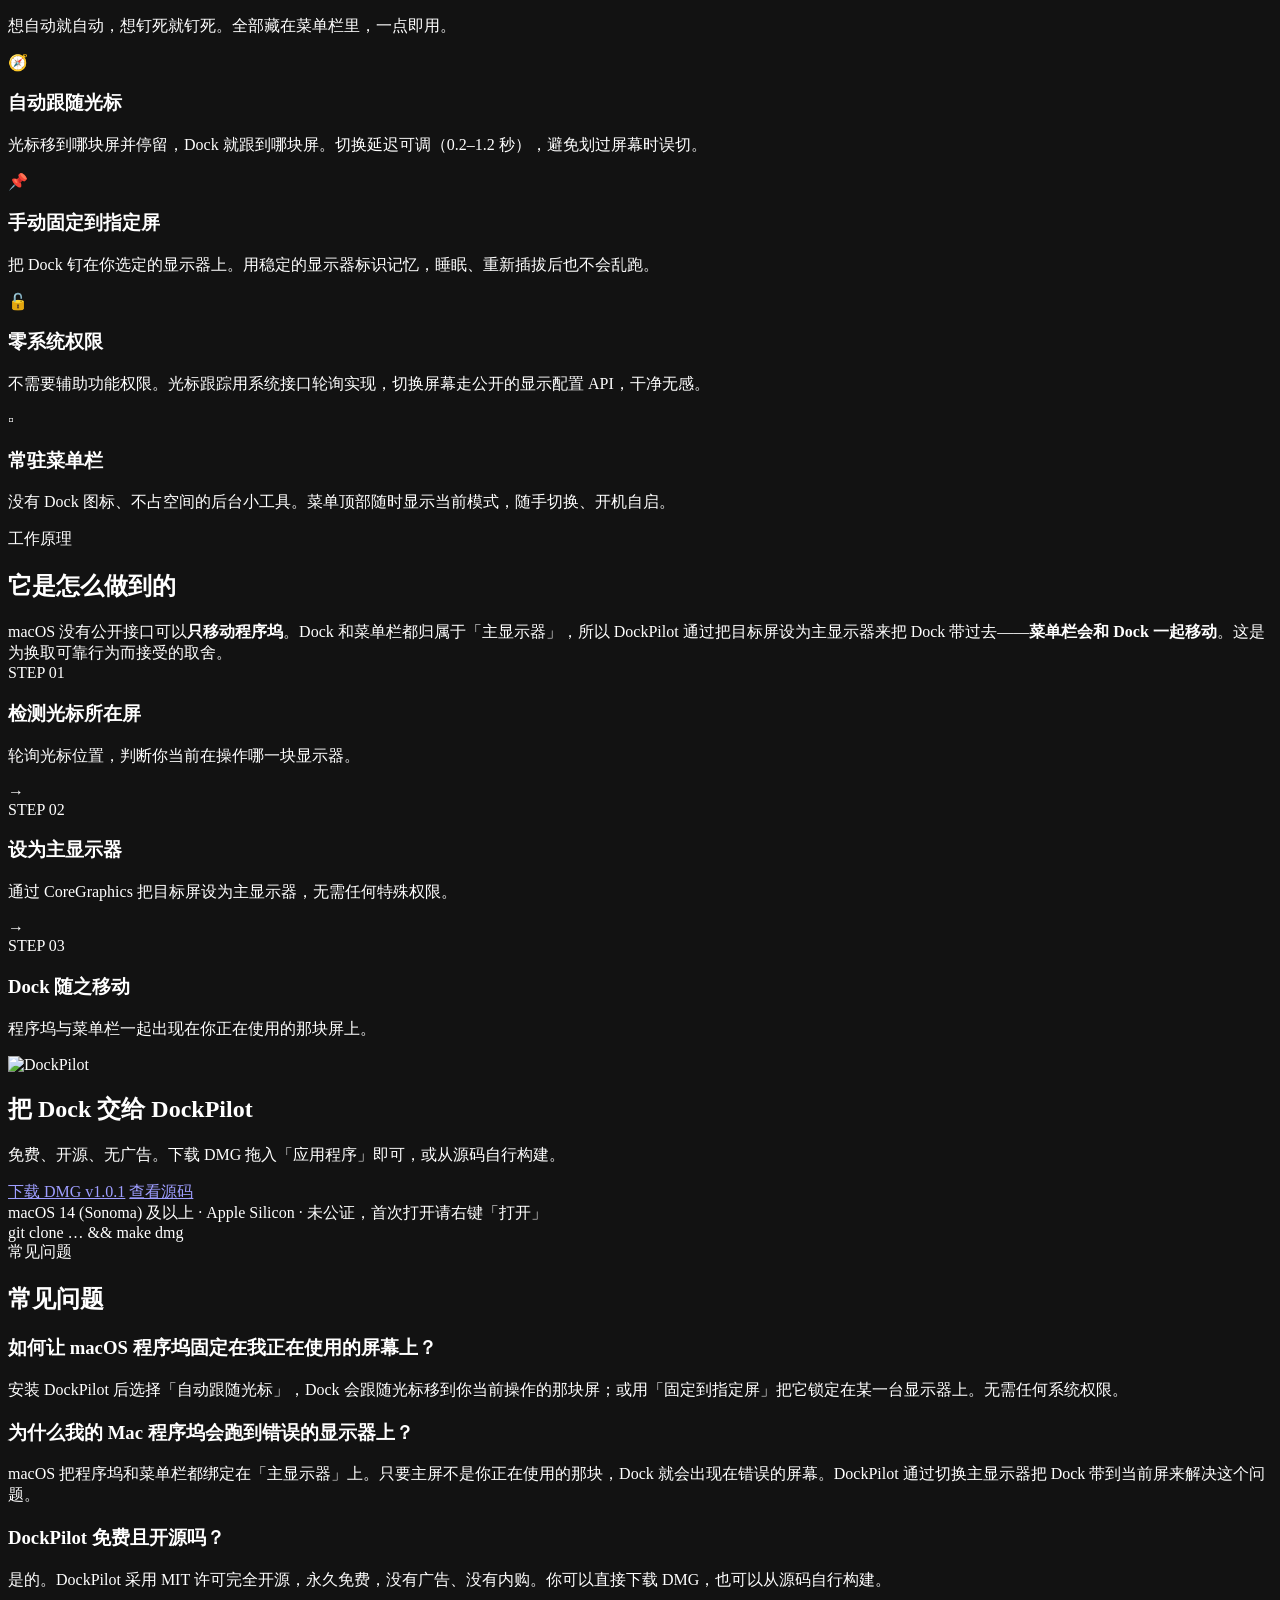
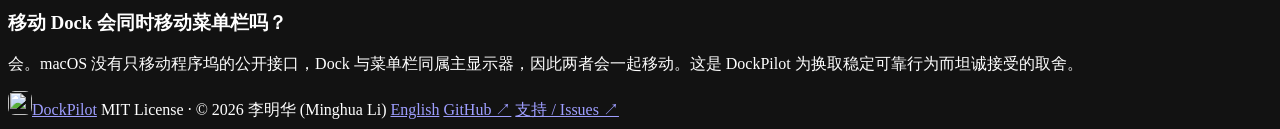
==== commit 77e010b6: "SEO/GEO: keyword-tuned title+desc, add FAQ section (zh/en) Co-Authored-By: Claude Opus 5 <noreply@an" ====
--- a/docs/index.html
+++ b/docs/index.html
@@ -3,8 +3,10 @@
 <head>
 <meta charset="utf-8" />
 <meta name="viewport" content="width=device-width, initial-scale=1" />
-<title>DockPilot — 让程序坞待在你正用的那块屏 | macOS 多显示器 Dock 工具</title>
-<meta name="description" content="DockPilot 是一个极简的 macOS 菜单栏工具：自动把程序坞（Dock）跟随光标移到当前屏幕，或固定到你指定的显示器。解决多显示器下 Dock 不跟随的问题。零系统权限，常驻菜单栏，Apple Silicon 可用，MIT 开源免费。" />
+    <meta http-equiv="Content-Security-Policy" content="default-src 'self'; base-uri 'self'; object-src 'none'; img-src 'self' data:; style-src 'self' 'unsafe-inline'; script-src 'self' 'unsafe-inline'; font-src 'self'; connect-src 'self'">
+    <meta name="referrer" content="strict-origin-when-cross-origin">
+<title>DockPilot — 把 Mac 程序坞移到正在用的显示器 | 多屏工具</title>
+<meta name="description" content="DockPilot 是极简的 macOS 菜单栏工具：把 Mac 程序坞跟随光标移到当前屏幕，或固定到指定显示器，解决多显示器下 Dock 跑到错误屏幕、不跟随的问题。零系统权限，Apple Silicon，macOS 14+，MIT 开源免费。" />
 <meta name="keywords" content="DockPilot,macOS Dock,程序坞,多显示器,Dock 跟随,move dock to display,menu bar app,macOS 工具,multi monitor dock,Apple Silicon,开源" />
 <meta name="author" content="李明华 (Minghua Li)" />
 <meta name="robots" content="index,follow" />
@@ -184,6 +186,33 @@
 
 </main>
 
+<section id="faq" class="sec">
+  <div class="wrap">
+    <div class="sec-head">
+      <div class="eyebrow">常见问题</div>
+      <h2>常见问题</h2>
+    </div>
+    <div class="features">
+      <div class="card" data-rise>
+        <h3>如何让 macOS 程序坞固定在我正在使用的屏幕上？</h3>
+        <p>安装 DockPilot 后选择「自动跟随光标」，Dock 会跟随光标移到你当前操作的那块屏；或用「固定到指定屏」把它锁定在某一台显示器上。无需任何系统权限。</p>
+      </div>
+      <div class="card" data-rise>
+        <h3>为什么我的 Mac 程序坞会跑到错误的显示器上？</h3>
+        <p>macOS 把程序坞和菜单栏都绑定在「主显示器」上。只要主屏不是你正在使用的那块，Dock 就会出现在错误的屏幕。DockPilot 通过切换主显示器把 Dock 带到当前屏来解决这个问题。</p>
+      </div>
+      <div class="card" data-rise>
+        <h3>DockPilot 免费且开源吗？</h3>
+        <p>是的。DockPilot 采用 MIT 许可完全开源，永久免费，没有广告、没有内购。你可以直接下载 DMG，也可以从源码自行构建。</p>
+      </div>
+      <div class="card" data-rise>
+        <h3>移动 Dock 会同时移动菜单栏吗？</h3>
+        <p>会。macOS 没有只移动程序坞的公开接口，Dock 与菜单栏同属主显示器，因此两者会一起移动。这是 DockPilot 为换取稳定可靠行为而坦诚接受的取舍。</p>
+      </div>
+    </div>
+  </div>
+</section>
+
 <footer>
   <div class="wrap foot-in">
     <a class="brand" href="#top"><img src="/assets/icon.webp" alt="" width="24" height="24" style="width:24px;height:24px;border-radius:7px" />DockPilot</a>
